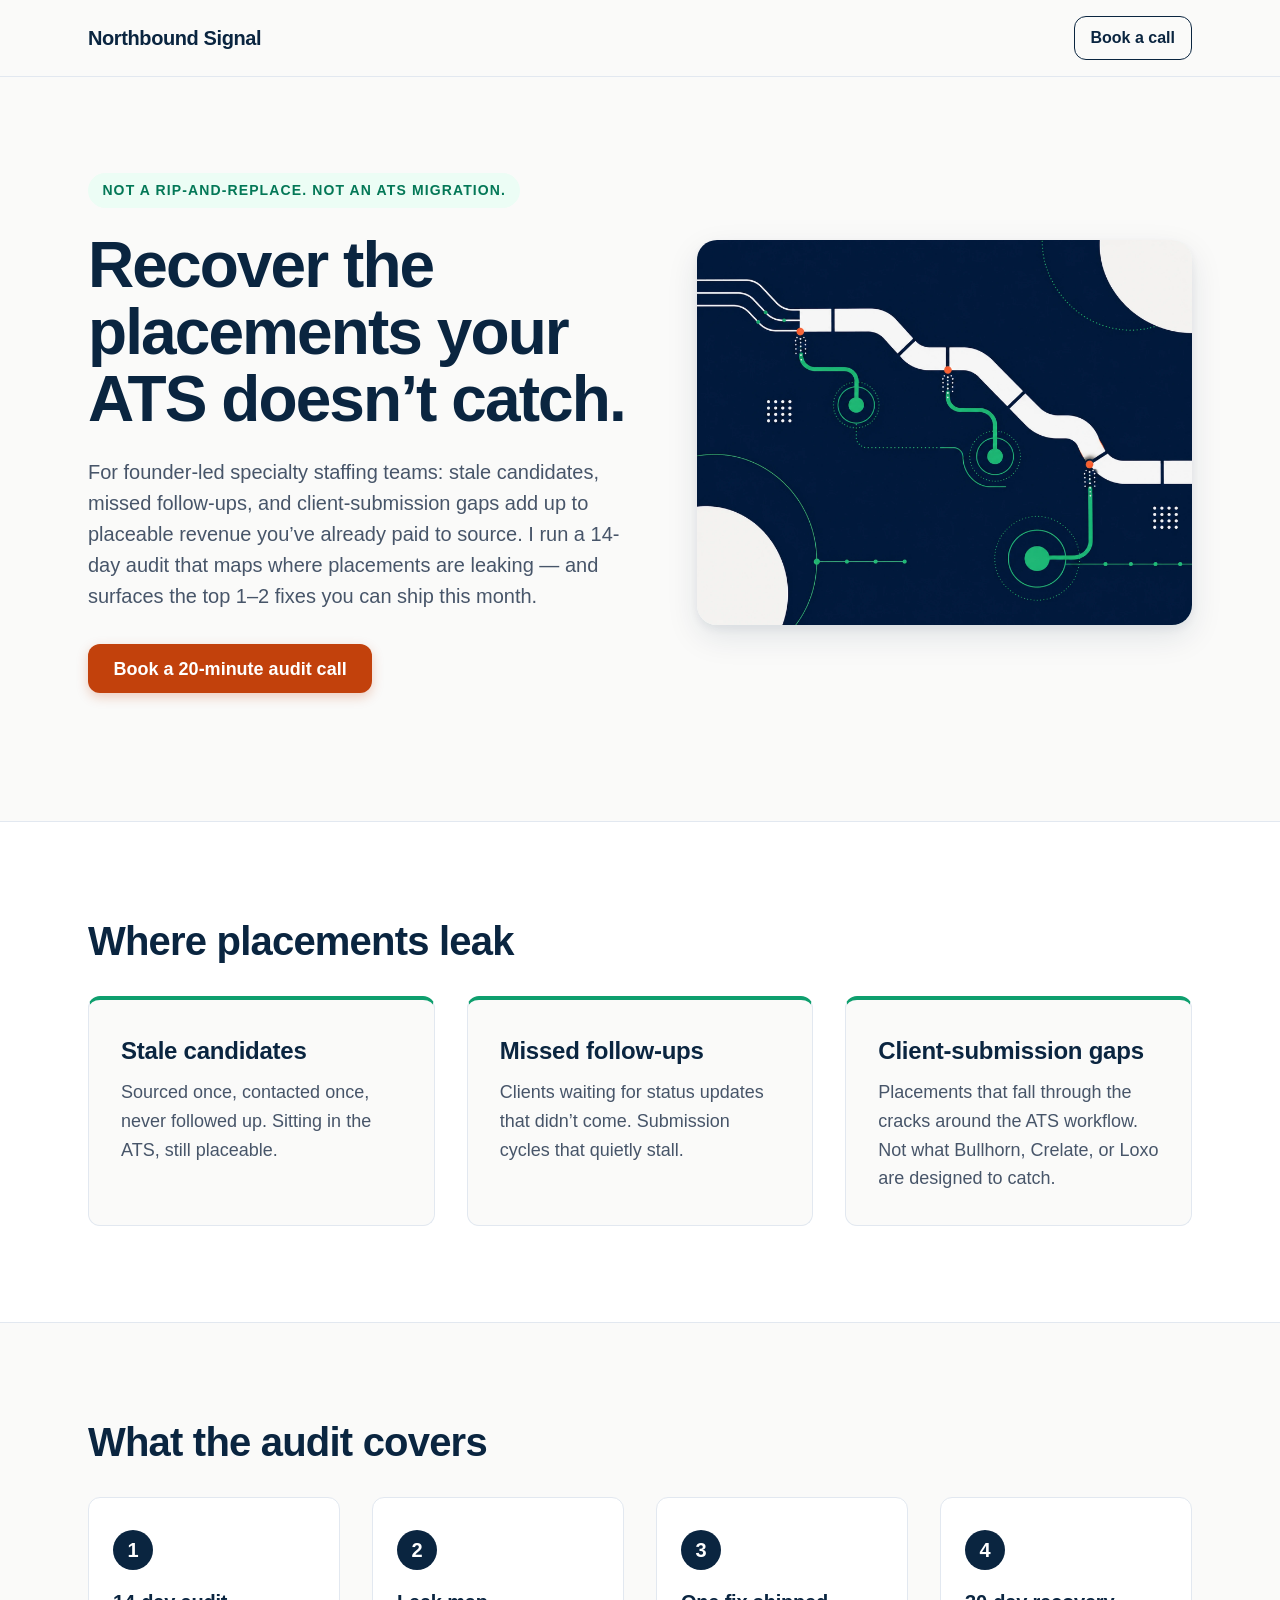
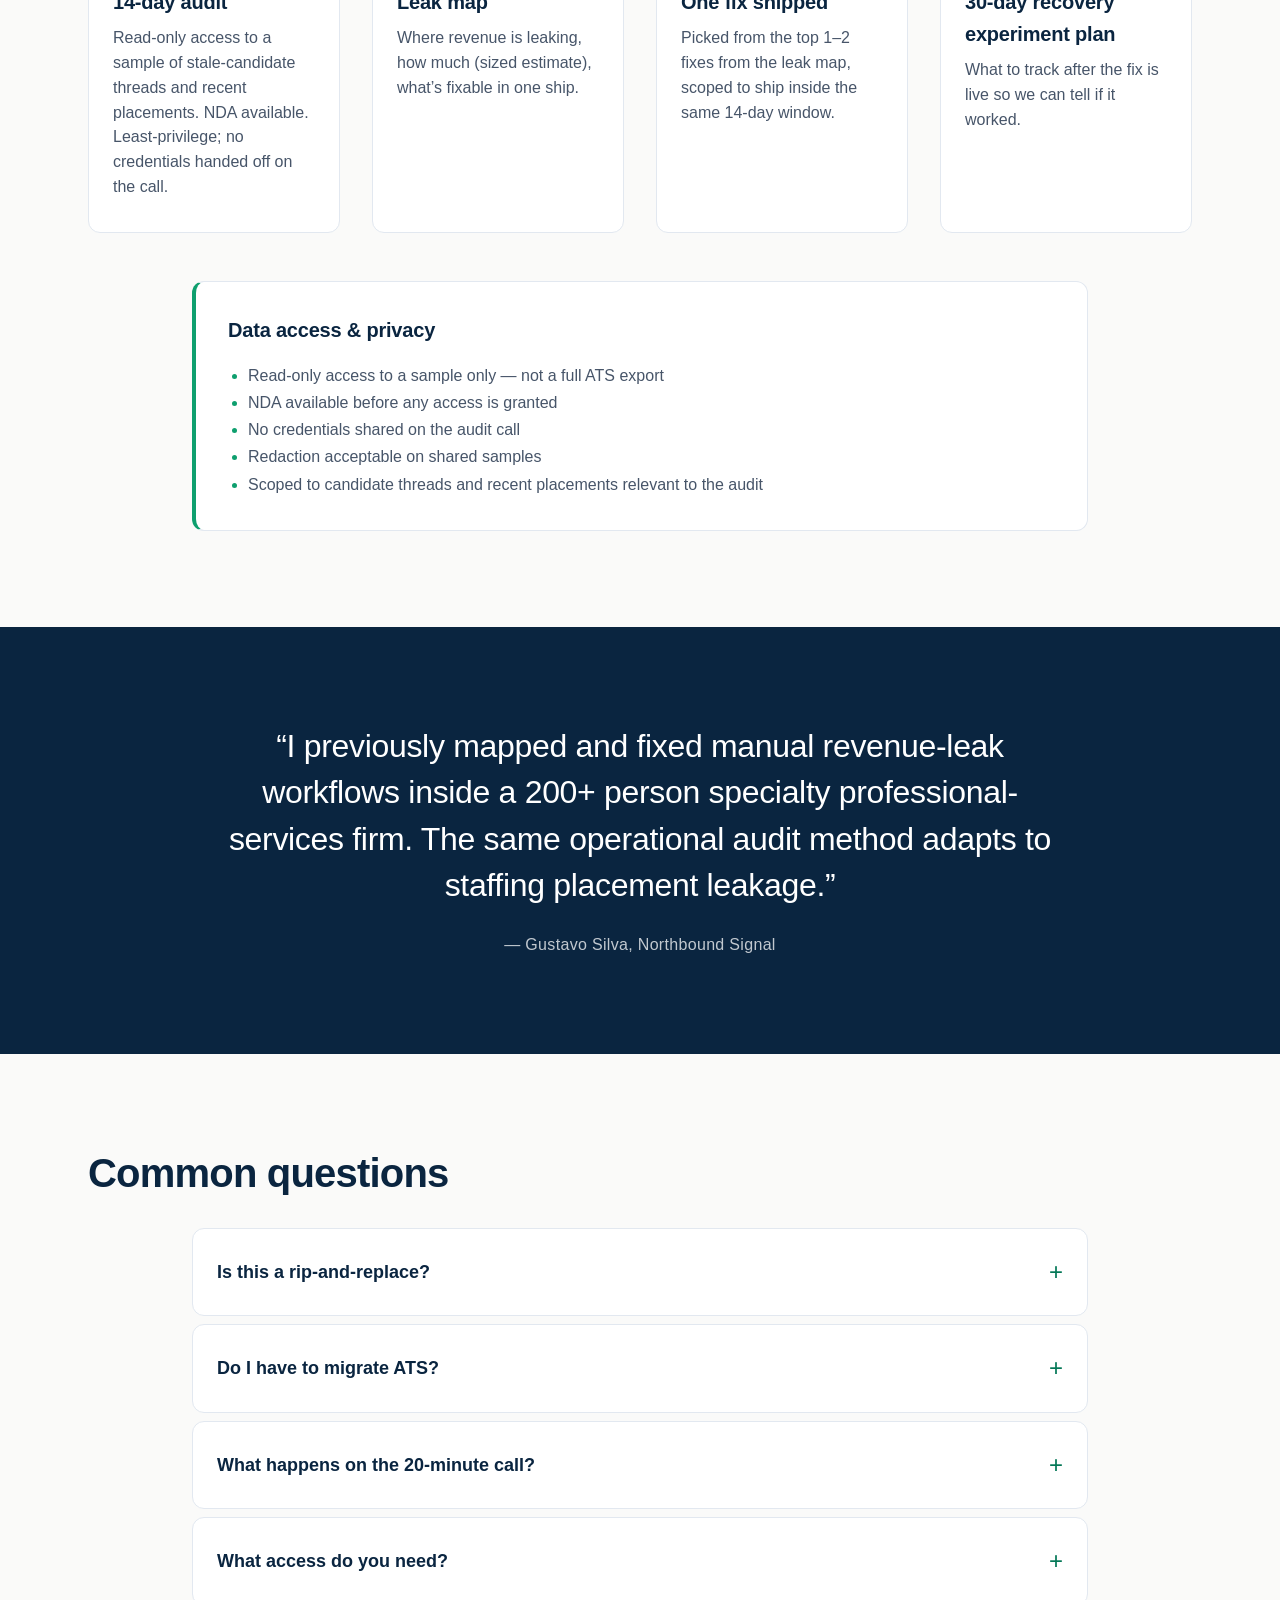
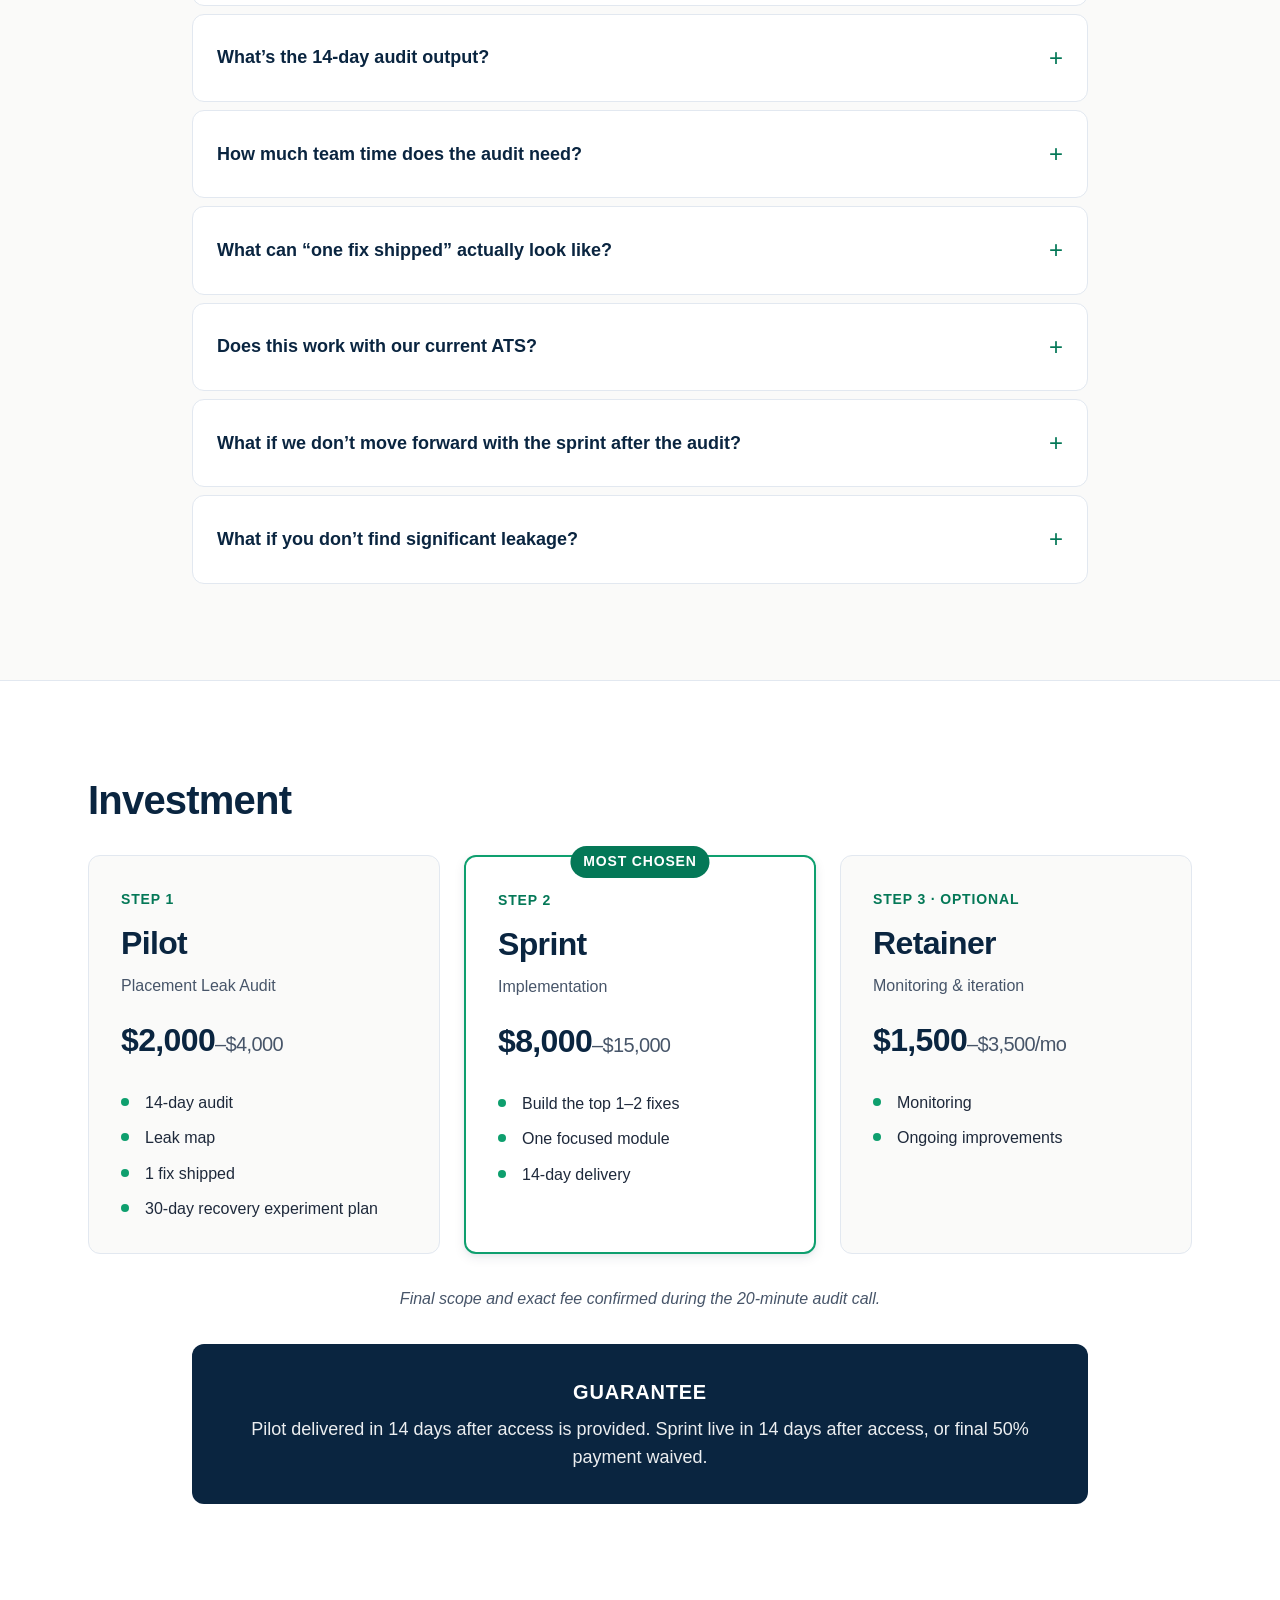
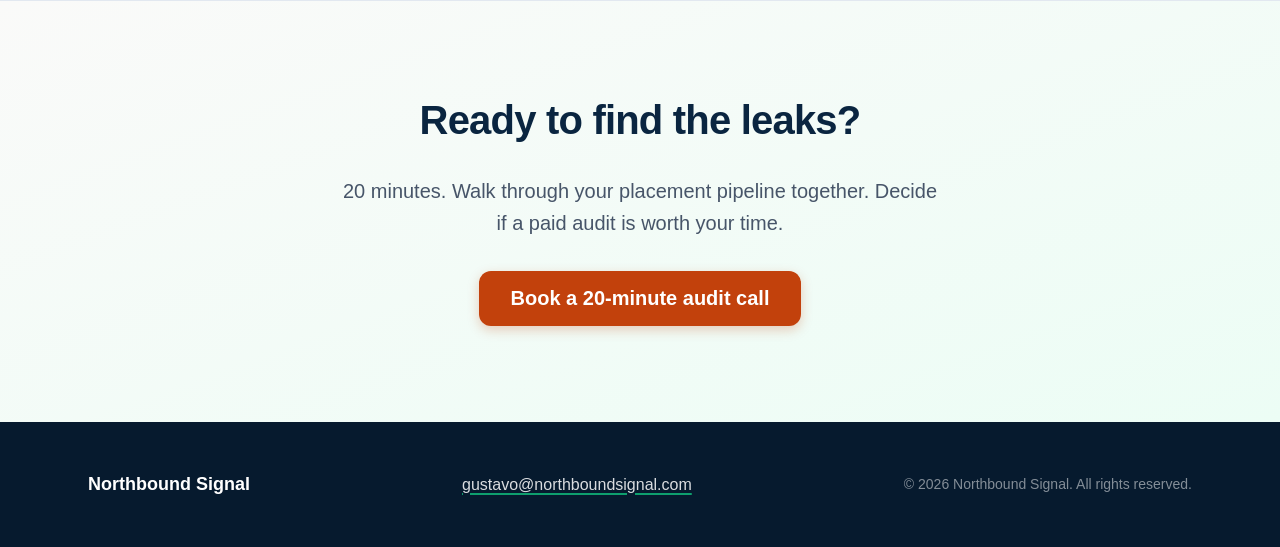
==== index.html @ 1163129c "Initial Northbound Signal landing page Plain static HTML/CSS site for the placement-leak audit offer" ====
<!DOCTYPE html>
<html lang="en">
<head>
  <meta charset="UTF-8">
  <meta name="viewport" content="width=device-width, initial-scale=1.0">
  <title>Northbound Signal — Recover the placements your ATS doesn&rsquo;t catch</title>
  <meta name="description" content="A 14-day audit for founder-led specialty staffing firms. Maps where placements are leaking and ships the top 1&ndash;2 fixes that recover the most placeable revenue.">
  <link rel="canonical" href="https://northboundsignal.com/">
  <meta name="theme-color" content="#0A2540">
  <link rel="icon" type="image/svg+xml" href="/favicon.svg">
  <link rel="apple-touch-icon" href="/apple-touch-icon.png">

  <meta property="og:title" content="Northbound Signal &mdash; Recover the placements your ATS doesn&rsquo;t catch">
  <meta property="og:description" content="A 14-day audit for founder-led specialty staffing firms. Maps where placements are leaking and ships the top 1&ndash;2 fixes that recover the most placeable revenue.">
  <meta property="og:image" content="https://northboundsignal.com/assets/og-image.png">
  <meta property="og:url" content="https://northboundsignal.com/">
  <meta property="og:type" content="website">

  <meta name="twitter:card" content="summary_large_image">
  <meta name="twitter:title" content="Northbound Signal &mdash; Recover the placements your ATS doesn&rsquo;t catch">
  <meta name="twitter:description" content="A 14-day audit for founder-led specialty staffing firms.">
  <meta name="twitter:image" content="https://northboundsignal.com/assets/og-image.png">

  <link rel="preload" as="image" href="/assets/hero.webp">
  <link rel="stylesheet" href="/styles.css">
</head>
<body>

<header class="site-header">
  <nav class="nav" aria-label="Primary">
    <a href="/" class="brand" aria-label="Northbound Signal home">Northbound Signal</a>
    <a href="https://calendly.com/gustavogilsilva93/30min" class="nav-cta">Book a call</a>
  </nav>
</header>

<main>

<section class="hero" aria-labelledby="hero-title">
  <div class="hero-inner">
    <p class="eyebrow">Not a rip-and-replace. Not an ATS migration.</p>
    <h1 id="hero-title" class="hero-title">Recover the placements your ATS doesn&rsquo;t catch.</h1>
    <p class="hero-subhead">For founder-led specialty staffing teams: stale candidates, missed follow-ups, and client-submission gaps add up to placeable revenue you&rsquo;ve already paid to source. I run a 14-day audit that maps where placements are leaking &mdash; and surfaces the top 1&ndash;2 fixes you can ship this month.</p>
    <p class="hero-cta-row">
      <a href="https://calendly.com/gustavogilsilva93/30min" class="btn btn-primary">Book a 20-minute audit call</a>
    </p>
  </div>
  <div class="hero-figure">
    <img src="/assets/hero.webp" alt="Abstract illustration of a staffing pipeline with leak points where placeable revenue is recovered through targeted fixes." width="900" height="700" fetchpriority="high">
  </div>
</section>

<section class="problem" aria-labelledby="problem-title">
  <div class="container">
    <h2 id="problem-title" class="section-title">Where placements leak</h2>
    <div class="card-grid">
      <article class="card">
        <h3>Stale candidates</h3>
        <p>Sourced once, contacted once, never followed up. Sitting in the ATS, still placeable.</p>
      </article>
      <article class="card">
        <h3>Missed follow-ups</h3>
        <p>Clients waiting for status updates that didn&rsquo;t come. Submission cycles that quietly stall.</p>
      </article>
      <article class="card">
        <h3>Client-submission gaps</h3>
        <p>Placements that fall through the cracks around the ATS workflow. Not what Bullhorn, Crelate, or Loxo are designed to catch.</p>
      </article>
    </div>
  </div>
</section>

<section class="process" aria-labelledby="process-title">
  <div class="container">
    <h2 id="process-title" class="section-title">What the audit covers</h2>
    <ol class="steps">
      <li>
        <span class="step-number" aria-hidden="true">1</span>
        <h3>14-day audit</h3>
        <p>Read-only access to a sample of stale-candidate threads and recent placements. NDA available. Least-privilege; no credentials handed off on the call.</p>
      </li>
      <li>
        <span class="step-number" aria-hidden="true">2</span>
        <h3>Leak map</h3>
        <p>Where revenue is leaking, how much (sized estimate), what&rsquo;s fixable in one ship.</p>
      </li>
      <li>
        <span class="step-number" aria-hidden="true">3</span>
        <h3>One fix shipped</h3>
        <p>Picked from the top 1&ndash;2 fixes from the leak map, scoped to ship inside the same 14-day window.</p>
      </li>
      <li>
        <span class="step-number" aria-hidden="true">4</span>
        <h3>30-day recovery experiment plan</h3>
        <p>What to track after the fix is live so we can tell if it worked.</p>
      </li>
    </ol>

    <aside class="privacy" aria-labelledby="privacy-title">
      <h3 id="privacy-title">Data access &amp; privacy</h3>
      <ul>
        <li>Read-only access to a sample only &mdash; not a full ATS export</li>
        <li>NDA available before any access is granted</li>
        <li>No credentials shared on the audit call</li>
        <li>Redaction acceptable on shared samples</li>
        <li>Scoped to candidate threads and recent placements relevant to the audit</li>
      </ul>
    </aside>
  </div>
</section>

<section class="proof" aria-labelledby="proof-title">
  <div class="container">
    <h2 id="proof-title" class="visually-hidden">Proof</h2>
    <blockquote class="proof-quote">
      <p>&ldquo;I previously mapped and fixed manual revenue-leak workflows inside a 200+ person specialty professional-services firm. The same operational audit method adapts to staffing placement leakage.&rdquo;</p>
      <footer class="proof-attrib">&mdash; Gustavo Silva, Northbound Signal</footer>
    </blockquote>
  </div>
</section>

<section class="faq" aria-labelledby="faq-title">
  <div class="container">
    <h2 id="faq-title" class="section-title">Common questions</h2>
    <div class="faq-list">

      <details>
        <summary>Is this a rip-and-replace?</summary>
        <div class="faq-body"><p>No. Works around your existing Bullhorn, Crelate, or Loxo workflows.</p></div>
      </details>

      <details>
        <summary>Do I have to migrate ATS?</summary>
        <div class="faq-body"><p>No. The audit reads what your team already does and finds where revenue leaks around it.</p></div>
      </details>

      <details>
        <summary>What happens on the 20-minute call?</summary>
        <div class="faq-body"><p>Walk through your placement pipeline, identify 2&ndash;3 leakage hypotheses, decide if a paid audit is worth your time.</p></div>
      </details>

      <details>
        <summary>What access do you need?</summary>
        <div class="faq-body"><p>For the audit: read access to a sampling of stale-candidate threads and recent placements. NDA available. No credentials shared on the call itself.</p></div>
      </details>

      <details>
        <summary>What&rsquo;s the 14-day audit output?</summary>
        <div class="faq-body"><p>A leak map (where, how much, what to fix), one fix shipped, and a 30-day recovery experiment plan.</p></div>
      </details>

      <details>
        <summary>How much team time does the audit need?</summary>
        <div class="faq-body"><p>Roughly 60&ndash;90 minutes total: a 30-minute kickoff to walk us through your pipeline, an async 30-minute review of the leak map mid-audit, and a 30-minute readout at the end. Outside that we work async.</p></div>
      </details>

      <details>
        <summary>What can &ldquo;one fix shipped&rdquo; actually look like?</summary>
        <div class="faq-body"><p>Examples: an automated stale-candidate reactivation sequence; a missed-follow-up alert when a recruiter goes quiet on a placement; a client-submission status digest that runs daily; a CRM-cleanup pass that re-surfaces buried opportunities. The audit picks whichever has the highest dollar recovery for your specific pipeline.</p></div>
      </details>

      <details>
        <summary>Does this work with our current ATS?</summary>
        <div class="faq-body"><p>Yes. Bullhorn, Crelate, and Loxo are the most common; Greenhouse, JobAdder, and others work too. The audit reads what your team already does inside the ATS &mdash; we don&rsquo;t replace it.</p></div>
      </details>

      <details>
        <summary>What if we don&rsquo;t move forward with the sprint after the audit?</summary>
        <div class="faq-body"><p>You keep the leak map and the experiment plan. Some firms ship the top fix themselves with the spec we deliver. The audit isn&rsquo;t a tripwire for the sprint &mdash; there&rsquo;s no auto-charge and no pressure on the readout call.</p></div>
      </details>

      <details>
        <summary>What if you don&rsquo;t find significant leakage?</summary>
        <div class="faq-body"><p>That itself is the answer. The audit fee is the cost of finding out, not a bet on a guaranteed outcome.</p></div>
      </details>

    </div>
  </div>
</section>

<section class="pricing" aria-labelledby="pricing-title">
  <div class="container">
    <h2 id="pricing-title" class="section-title">Investment</h2>
    <div class="pricing-grid">

      <article class="tier">
        <p class="tier-eyebrow">Step 1</p>
        <h3 class="tier-name">Pilot</h3>
        <p class="tier-tagline">Placement Leak Audit</p>
        <p class="tier-price">$2,000<span class="tier-price-range">&ndash;$4,000</span></p>
        <ul class="tier-list">
          <li>14-day audit</li>
          <li>Leak map</li>
          <li>1 fix shipped</li>
          <li>30-day recovery experiment plan</li>
        </ul>
      </article>

      <article class="tier tier-feature">
        <p class="tier-eyebrow">Step 2</p>
        <h3 class="tier-name">Sprint</h3>
        <p class="tier-tagline">Implementation</p>
        <p class="tier-price">$8,000<span class="tier-price-range">&ndash;$15,000</span></p>
        <ul class="tier-list">
          <li>Build the top 1&ndash;2 fixes</li>
          <li>One focused module</li>
          <li>14-day delivery</li>
        </ul>
      </article>

      <article class="tier">
        <p class="tier-eyebrow">Step 3 &middot; optional</p>
        <h3 class="tier-name">Retainer</h3>
        <p class="tier-tagline">Monitoring &amp; iteration</p>
        <p class="tier-price">$1,500<span class="tier-price-range">&ndash;$3,500/mo</span></p>
        <ul class="tier-list">
          <li>Monitoring</li>
          <li>Ongoing improvements</li>
        </ul>
      </article>

    </div>

    <p class="pricing-sub">Final scope and exact fee confirmed during the 20-minute audit call.</p>

    <aside class="guarantee">
      <h3>Guarantee</h3>
      <p>Pilot delivered in 14 days after access is provided. Sprint live in 14 days after access, or final 50% payment waived.</p>
    </aside>
  </div>
</section>

<section class="cta-final" aria-labelledby="cta-final-title">
  <div class="container">
    <h2 id="cta-final-title" class="section-title">Ready to find the leaks?</h2>
    <p class="cta-final-sub">20 minutes. Walk through your placement pipeline together. Decide if a paid audit is worth your time.</p>
    <a href="https://calendly.com/gustavogilsilva93/30min" class="btn btn-primary btn-large">Book a 20-minute audit call</a>
  </div>
</section>

</main>

<footer class="site-footer">
  <div class="container footer-inner">
    <p class="footer-brand">Northbound Signal</p>
    <p class="footer-contact"><a href="mailto:gustavo@northboundsignal.com">gustavo@northboundsignal.com</a></p>
    <p class="footer-copy">&copy; 2026 Northbound Signal. All rights reserved.</p>
  </div>
</footer>

</body>
</html>
---- styles.css ----
/* =========================================================
   Northbound Signal — base stylesheet
   Palette tokens locked in helm/landing-page-plan.md §4.
   CTA orange darkened to #C2410C for WCAG AA contrast (4.7:1 vs white).
   ========================================================= */

:root {
  /* Color palette */
  --navy: #0A2540;
  --navy-soft: #11304F;
  --navy-deep: #061A2E;
  --emerald: #0E9F6E;
  --emerald-text: #047857;        /* darker for AA contrast on light bgs and as button bg with white text */
  --emerald-soft: #ECFDF5;
  --orange: #C2410C;            /* darkened from #EA580C for AA contrast */
  --orange-hover: #9A330A;
  --text: #1E293B;
  --text-muted: #475569;
  --bg: #FAFAF9;
  --bg-soft: #F1F5F9;
  --border: #E2E8F0;
  --white: #FFFFFF;

  /* Typography */
  --font-sans: -apple-system, BlinkMacSystemFont, "Segoe UI", Roboto, "Helvetica Neue", Arial, "Inter", sans-serif;
  --font-display: "Inter", -apple-system, BlinkMacSystemFont, "Segoe UI", sans-serif;

  /* Type scale */
  --text-xs: 0.875rem;
  --text-sm: 1rem;
  --text-base: 1.125rem;
  --text-lg: 1.25rem;
  --text-xl: 1.5rem;
  --text-2xl: 2rem;
  --text-3xl: 2.5rem;
  --text-4xl: 3.25rem;
  --text-5xl: 4rem;

  /* Spacing */
  --space-1: 0.5rem;
  --space-2: 1rem;
  --space-3: 1.5rem;
  --space-4: 2rem;
  --space-5: 3rem;
  --space-6: 4rem;
  --space-7: 6rem;
  --space-8: 8rem;

  /* Layout */
  --container: 72rem;
  --container-narrow: 56rem;
  --radius: 0.75rem;
  --radius-lg: 1.25rem;
  --shadow-sm: 0 1px 2px rgba(10, 37, 64, 0.06), 0 1px 1px rgba(10, 37, 64, 0.04);
  --shadow-md: 0 4px 12px rgba(10, 37, 64, 0.08), 0 2px 4px rgba(10, 37, 64, 0.04);
  --shadow-lg: 0 12px 32px rgba(10, 37, 64, 0.10), 0 4px 8px rgba(10, 37, 64, 0.06);
}

/* =========================================================
   Reset / base
   ========================================================= */

*,
*::before,
*::after {
  box-sizing: border-box;
}

html {
  -webkit-text-size-adjust: 100%;
  scroll-behavior: smooth;
}

@media (prefers-reduced-motion: reduce) {
  html { scroll-behavior: auto; }
  *,
  *::before,
  *::after {
    animation-duration: 0.01ms !important;
    animation-iteration-count: 1 !important;
    transition-duration: 0.01ms !important;
  }
}

body {
  margin: 0;
  font-family: var(--font-sans);
  font-size: var(--text-base);
  line-height: 1.6;
  color: var(--text);
  background: var(--bg);
  -webkit-font-smoothing: antialiased;
  -moz-osx-font-smoothing: grayscale;
}

img, svg {
  display: block;
  max-width: 100%;
  height: auto;
}

a {
  color: var(--navy);
  text-decoration-color: var(--emerald);
  text-decoration-thickness: 2px;
  text-underline-offset: 3px;
}

a:hover {
  color: var(--emerald-text);
}

a:focus-visible,
button:focus-visible,
.btn:focus-visible,
summary:focus-visible {
  outline: 3px solid var(--orange);
  outline-offset: 3px;
  border-radius: 4px;
}

/* Visually hidden but accessible to screen readers */
.visually-hidden {
  position: absolute;
  width: 1px;
  height: 1px;
  padding: 0;
  margin: -1px;
  overflow: hidden;
  clip: rect(0, 0, 0, 0);
  white-space: nowrap;
  border: 0;
}

/* =========================================================
   Layout primitives
   ========================================================= */

.container {
  width: 100%;
  max-width: var(--container);
  margin: 0 auto;
  padding-inline: var(--space-3);
}

.section-title {
  font-family: var(--font-display);
  font-size: clamp(var(--text-2xl), 4vw, var(--text-3xl));
  font-weight: 700;
  letter-spacing: -0.02em;
  color: var(--navy);
  margin: 0 0 var(--space-4);
  line-height: 1.15;
}

/* =========================================================
   Header / nav
   ========================================================= */

.site-header {
  position: sticky;
  top: 0;
  z-index: 50;
  background: rgba(250, 250, 249, 0.92);
  backdrop-filter: saturate(180%) blur(12px);
  -webkit-backdrop-filter: saturate(180%) blur(12px);
  border-bottom: 1px solid var(--border);
}

.nav {
  display: flex;
  align-items: center;
  justify-content: space-between;
  gap: var(--space-2);
  max-width: var(--container);
  margin: 0 auto;
  padding: var(--space-2) var(--space-3);
}

.brand {
  font-family: var(--font-display);
  font-weight: 700;
  font-size: var(--text-lg);
  letter-spacing: -0.02em;
  color: var(--navy);
  text-decoration: none;
}

.nav-cta {
  font-size: var(--text-sm);
  font-weight: 600;
  color: var(--navy);
  text-decoration: none;
  padding: 0.5rem 1rem;
  border: 1.5px solid var(--navy);
  border-radius: var(--radius);
  transition: background 0.15s ease, color 0.15s ease;
}

.nav-cta:hover {
  background: var(--navy);
  color: var(--white);
}

/* =========================================================
   Hero
   ========================================================= */

.hero {
  display: grid;
  grid-template-columns: 1fr;
  gap: var(--space-5);
  align-items: center;
  max-width: var(--container);
  margin: 0 auto;
  padding: var(--space-6) var(--space-3) var(--space-7);
}

@media (min-width: 960px) {
  .hero {
    grid-template-columns: 1.1fr 1fr;
    gap: var(--space-6);
    padding-block: var(--space-7) var(--space-8);
  }
}

.eyebrow {
  display: inline-block;
  font-family: var(--font-display);
  font-size: var(--text-xs);
  font-weight: 600;
  letter-spacing: 0.08em;
  text-transform: uppercase;
  color: var(--emerald-text);
  background: var(--emerald-soft);
  padding: 0.4rem 0.9rem;
  border-radius: 999px;
  margin: 0 0 var(--space-3);
}

.hero-title {
  font-family: var(--font-display);
  font-size: clamp(var(--text-3xl), 6vw, var(--text-5xl));
  font-weight: 800;
  letter-spacing: -0.03em;
  line-height: 1.05;
  color: var(--navy);
  margin: 0 0 var(--space-3);
}

.hero-subhead {
  font-size: var(--text-lg);
  line-height: 1.55;
  color: var(--text-muted);
  margin: 0 0 var(--space-4);
  max-width: 38rem;
}

.hero-cta-row {
  margin: 0;
}

.hero-figure {
  position: relative;
  aspect-ratio: 9 / 7;
  background: linear-gradient(135deg, var(--bg-soft), var(--emerald-soft));
  border-radius: var(--radius-lg);
  overflow: hidden;
  box-shadow: var(--shadow-lg);
}

.hero-figure img {
  width: 100%;
  height: 100%;
  object-fit: cover;
}

/* If hero image hasn't been generated yet, the gradient placeholder shows.
   Once /assets/hero.webp is added, it covers the gradient automatically. */

/* =========================================================
   Buttons
   ========================================================= */

.btn {
  display: inline-block;
  font-family: var(--font-display);
  font-size: var(--text-base);
  font-weight: 600;
  line-height: 1;
  padding: 0.95rem 1.6rem;
  border-radius: var(--radius);
  text-decoration: none;
  transition: background 0.15s ease, transform 0.1s ease, box-shadow 0.15s ease;
  border: none;
  cursor: pointer;
}

.btn-primary {
  background: var(--orange);
  color: var(--white);
  box-shadow: 0 4px 12px rgba(194, 65, 12, 0.25);
}

.btn-primary:hover {
  background: var(--orange-hover);
  color: var(--white);
  transform: translateY(-1px);
  box-shadow: 0 6px 16px rgba(194, 65, 12, 0.30);
}

.btn-large {
  font-size: var(--text-lg);
  padding: 1.1rem 2rem;
}

/* =========================================================
   Problem section (3 cards)
   ========================================================= */

.problem {
  padding-block: var(--space-7);
  background: var(--white);
  border-block: 1px solid var(--border);
}

.card-grid {
  display: grid;
  grid-template-columns: 1fr;
  gap: var(--space-3);
}

@media (min-width: 720px) {
  .card-grid {
    grid-template-columns: repeat(3, 1fr);
    gap: var(--space-4);
  }
}

.card {
  padding: var(--space-4);
  background: var(--bg);
  border: 1px solid var(--border);
  border-radius: var(--radius);
  border-top: 4px solid var(--emerald);
  transition: transform 0.15s ease, box-shadow 0.15s ease;
}

.card:hover {
  transform: translateY(-2px);
  box-shadow: var(--shadow-md);
}

.card h3 {
  font-family: var(--font-display);
  font-size: var(--text-xl);
  font-weight: 700;
  color: var(--navy);
  margin: 0 0 var(--space-1);
  letter-spacing: -0.01em;
}

.card p {
  margin: 0;
  color: var(--text-muted);
  font-size: var(--text-base);
}

/* =========================================================
   Process (numbered steps + privacy aside)
   ========================================================= */

.process {
  padding-block: var(--space-7);
  background: var(--bg);
}

.steps {
  list-style: none;
  padding: 0;
  margin: 0 0 var(--space-5);
  display: grid;
  grid-template-columns: 1fr;
  gap: var(--space-3);
  counter-reset: step;
}

@media (min-width: 720px) {
  .steps {
    grid-template-columns: repeat(2, 1fr);
    gap: var(--space-4);
  }
}

@media (min-width: 1100px) {
  .steps {
    grid-template-columns: repeat(4, 1fr);
  }
}

.steps li {
  position: relative;
  padding: var(--space-4) var(--space-3);
  background: var(--white);
  border: 1px solid var(--border);
  border-radius: var(--radius);
}

.step-number {
  display: inline-flex;
  align-items: center;
  justify-content: center;
  width: 2.5rem;
  height: 2.5rem;
  border-radius: 50%;
  background: var(--navy);
  color: var(--white);
  font-family: var(--font-display);
  font-weight: 700;
  font-size: var(--text-lg);
  margin-bottom: var(--space-2);
}

.steps h3 {
  font-family: var(--font-display);
  font-size: var(--text-lg);
  font-weight: 700;
  color: var(--navy);
  margin: 0 0 var(--space-1);
  letter-spacing: -0.01em;
}

.steps p {
  margin: 0;
  font-size: var(--text-sm);
  color: var(--text-muted);
  line-height: 1.55;
}

.privacy {
  background: var(--white);
  border: 1px solid var(--border);
  border-left: 4px solid var(--emerald);
  border-radius: var(--radius);
  padding: var(--space-4);
  max-width: var(--container-narrow);
  margin-inline: auto;
}

.privacy h3 {
  font-family: var(--font-display);
  font-size: var(--text-lg);
  font-weight: 700;
  color: var(--navy);
  margin: 0 0 var(--space-2);
  letter-spacing: -0.01em;
}

.privacy ul {
  margin: 0;
  padding-left: 1.25rem;
  color: var(--text-muted);
  font-size: var(--text-sm);
  line-height: 1.7;
}

.privacy li::marker {
  color: var(--emerald);
}

/* =========================================================
   Proof
   ========================================================= */

.proof {
  padding-block: var(--space-7);
  background: var(--navy);
  color: var(--white);
}

.proof-quote {
  max-width: var(--container-narrow);
  margin: 0 auto;
  text-align: center;
  padding: 0 var(--space-3);
}

.proof-quote p {
  font-family: var(--font-display);
  font-size: clamp(var(--text-xl), 3.2vw, var(--text-2xl));
  font-weight: 500;
  line-height: 1.45;
  letter-spacing: -0.01em;
  color: var(--white);
  margin: 0 0 var(--space-3);
}

.proof-attrib {
  font-size: var(--text-sm);
  color: rgba(255, 255, 255, 0.75);
  letter-spacing: 0.02em;
  font-style: normal;
}

/* =========================================================
   FAQ
   ========================================================= */

.faq {
  padding-block: var(--space-7);
  background: var(--bg);
}

.faq-list {
  max-width: var(--container-narrow);
  margin: 0 auto;
  display: grid;
  gap: var(--space-1);
}

.faq details {
  background: var(--white);
  border: 1px solid var(--border);
  border-radius: var(--radius);
  transition: box-shadow 0.15s ease;
}

.faq details[open] {
  box-shadow: var(--shadow-sm);
  border-color: var(--emerald);
}

.faq summary {
  list-style: none;
  cursor: pointer;
  padding: var(--space-3);
  font-family: var(--font-display);
  font-weight: 600;
  font-size: var(--text-base);
  color: var(--navy);
  display: flex;
  align-items: center;
  justify-content: space-between;
  gap: var(--space-2);
}

.faq summary::-webkit-details-marker { display: none; }

.faq summary::after {
  content: "+";
  font-size: 1.5rem;
  font-weight: 400;
  color: var(--emerald-text);
  transition: transform 0.15s ease;
  flex: 0 0 auto;
}

.faq details[open] summary::after {
  content: "\2212";
  transform: none;
}

.faq-body {
  padding: 0 var(--space-3) var(--space-3);
}

.faq-body p {
  margin: 0;
  color: var(--text-muted);
  line-height: 1.6;
}

/* =========================================================
   Pricing
   ========================================================= */

.pricing {
  padding-block: var(--space-7);
  background: var(--white);
  border-block: 1px solid var(--border);
}

.pricing-grid {
  display: grid;
  grid-template-columns: 1fr;
  gap: var(--space-3);
  margin-bottom: var(--space-4);
}

@media (min-width: 800px) {
  .pricing-grid {
    grid-template-columns: repeat(3, 1fr);
    gap: var(--space-3);
    align-items: stretch;
  }
}

.tier {
  display: flex;
  flex-direction: column;
  background: var(--bg);
  border: 1px solid var(--border);
  border-radius: var(--radius);
  padding: var(--space-4);
}

.tier-feature {
  background: var(--white);
  border: 2px solid var(--emerald);
  box-shadow: var(--shadow-md);
  position: relative;
}

.tier-feature::before {
  content: "Most chosen";
  position: absolute;
  top: -0.7rem;
  left: 50%;
  transform: translateX(-50%);
  background: var(--emerald-text);
  color: var(--white);
  font-family: var(--font-display);
  font-size: var(--text-xs);
  font-weight: 600;
  letter-spacing: 0.06em;
  text-transform: uppercase;
  padding: 0.3rem 0.8rem;
  border-radius: 999px;
}

.tier-eyebrow {
  font-family: var(--font-display);
  font-size: var(--text-xs);
  font-weight: 600;
  letter-spacing: 0.06em;
  text-transform: uppercase;
  color: var(--emerald-text);
  margin: 0 0 var(--space-1);
}

.tier-name {
  font-family: var(--font-display);
  font-size: var(--text-2xl);
  font-weight: 700;
  color: var(--navy);
  margin: 0 0 0.25rem;
  letter-spacing: -0.02em;
}

.tier-tagline {
  margin: 0 0 var(--space-2);
  color: var(--text-muted);
  font-size: var(--text-sm);
}

.tier-price {
  font-family: var(--font-display);
  font-size: var(--text-2xl);
  font-weight: 700;
  color: var(--navy);
  margin: 0 0 var(--space-3);
  letter-spacing: -0.02em;
}

.tier-price-range {
  color: var(--text-muted);
  font-weight: 500;
  font-size: var(--text-lg);
}

.tier-list {
  list-style: none;
  padding: 0;
  margin: 0;
  display: grid;
  gap: 0.6rem;
}

.tier-list li {
  position: relative;
  padding-left: 1.5rem;
  color: var(--text);
  font-size: var(--text-sm);
}

.tier-list li::before {
  content: "";
  position: absolute;
  left: 0;
  top: 0.5em;
  width: 0.5rem;
  height: 0.5rem;
  border-radius: 50%;
  background: var(--emerald);
}

.pricing-sub {
  text-align: center;
  font-size: var(--text-sm);
  color: var(--text-muted);
  font-style: italic;
  margin: 0 0 var(--space-4);
}

.guarantee {
  max-width: var(--container-narrow);
  margin: 0 auto;
  background: var(--navy);
  color: var(--white);
  padding: var(--space-4);
  border-radius: var(--radius);
  text-align: center;
}

.guarantee h3 {
  font-family: var(--font-display);
  font-size: var(--text-lg);
  font-weight: 700;
  color: var(--white);
  margin: 0 0 var(--space-1);
  letter-spacing: 0.04em;
  text-transform: uppercase;
}

.guarantee p {
  margin: 0;
  font-size: var(--text-base);
  line-height: 1.55;
  color: rgba(255, 255, 255, 0.92);
}

/* =========================================================
   Final CTA
   ========================================================= */

.cta-final {
  padding-block: var(--space-7);
  background: linear-gradient(160deg, var(--bg) 0%, var(--emerald-soft) 100%);
  text-align: center;
}

.cta-final-sub {
  max-width: 38rem;
  margin: 0 auto var(--space-4);
  color: var(--text-muted);
  font-size: var(--text-lg);
}

/* =========================================================
   Footer
   ========================================================= */

.site-footer {
  background: var(--navy-deep);
  color: rgba(255, 255, 255, 0.85);
  padding-block: var(--space-5);
}

.footer-inner {
  display: flex;
  flex-direction: column;
  gap: var(--space-1);
  align-items: flex-start;
}

@media (min-width: 720px) {
  .footer-inner {
    flex-direction: row;
    align-items: center;
    justify-content: space-between;
    gap: var(--space-3);
  }
}

.footer-brand {
  font-family: var(--font-display);
  font-weight: 700;
  font-size: var(--text-base);
  color: var(--white);
  margin: 0;
}

.footer-contact {
  margin: 0;
  font-size: var(--text-sm);
}

.footer-contact a {
  color: rgba(255, 255, 255, 0.85);
  text-decoration-color: var(--emerald);
}

.footer-contact a:hover {
  color: var(--white);
}

.footer-copy {
  margin: 0;
  font-size: var(--text-xs);
  color: rgba(255, 255, 255, 0.5);
}

/* =========================================================
   404 page
   ========================================================= */

.error-page {
  min-height: 70vh;
  display: flex;
  flex-direction: column;
  align-items: center;
  justify-content: center;
  text-align: center;
  padding: var(--space-6) var(--space-3);
}

.error-code {
  font-family: var(--font-display);
  font-size: clamp(4rem, 12vw, 8rem);
  font-weight: 800;
  color: var(--navy);
  letter-spacing: -0.04em;
  line-height: 1;
  margin: 0 0 var(--space-2);
}

.error-message {
  font-size: var(--text-lg);
  color: var(--text-muted);
  max-width: 28rem;
  margin: 0 0 var(--space-4);
}
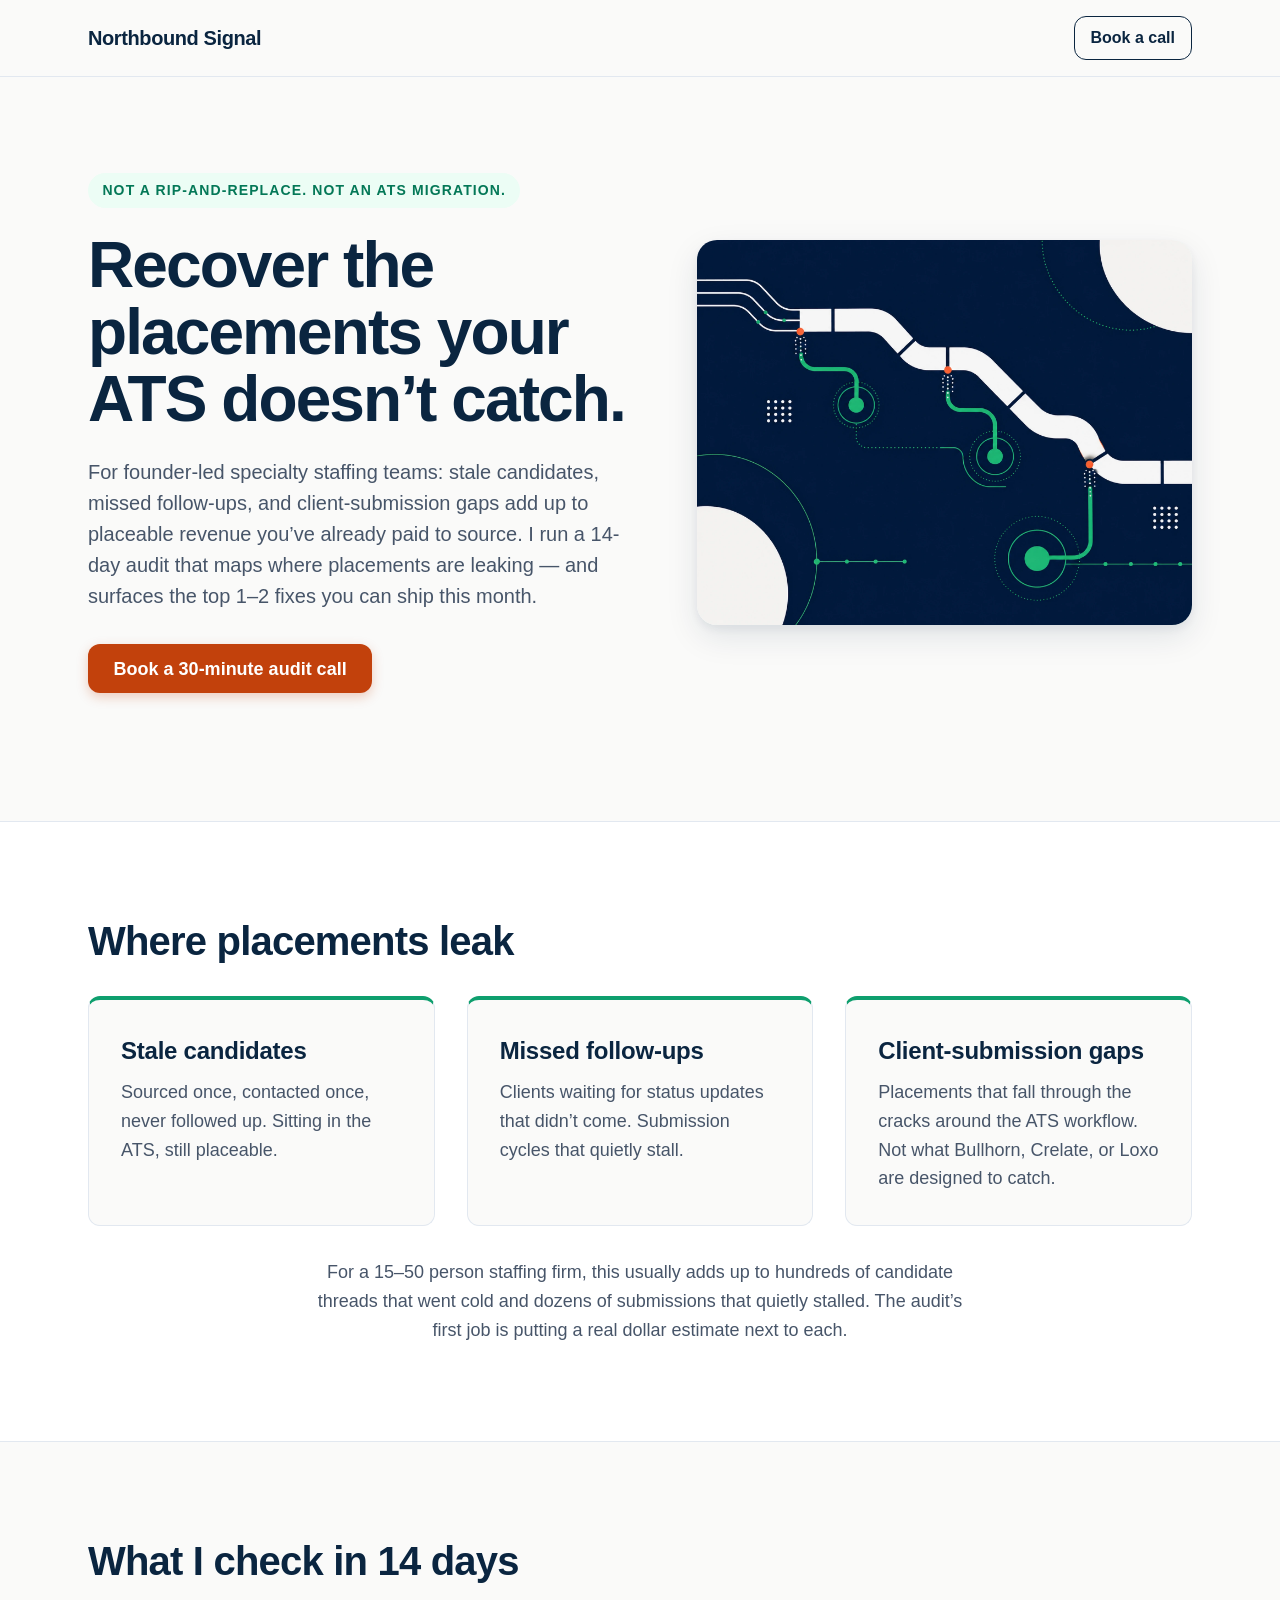
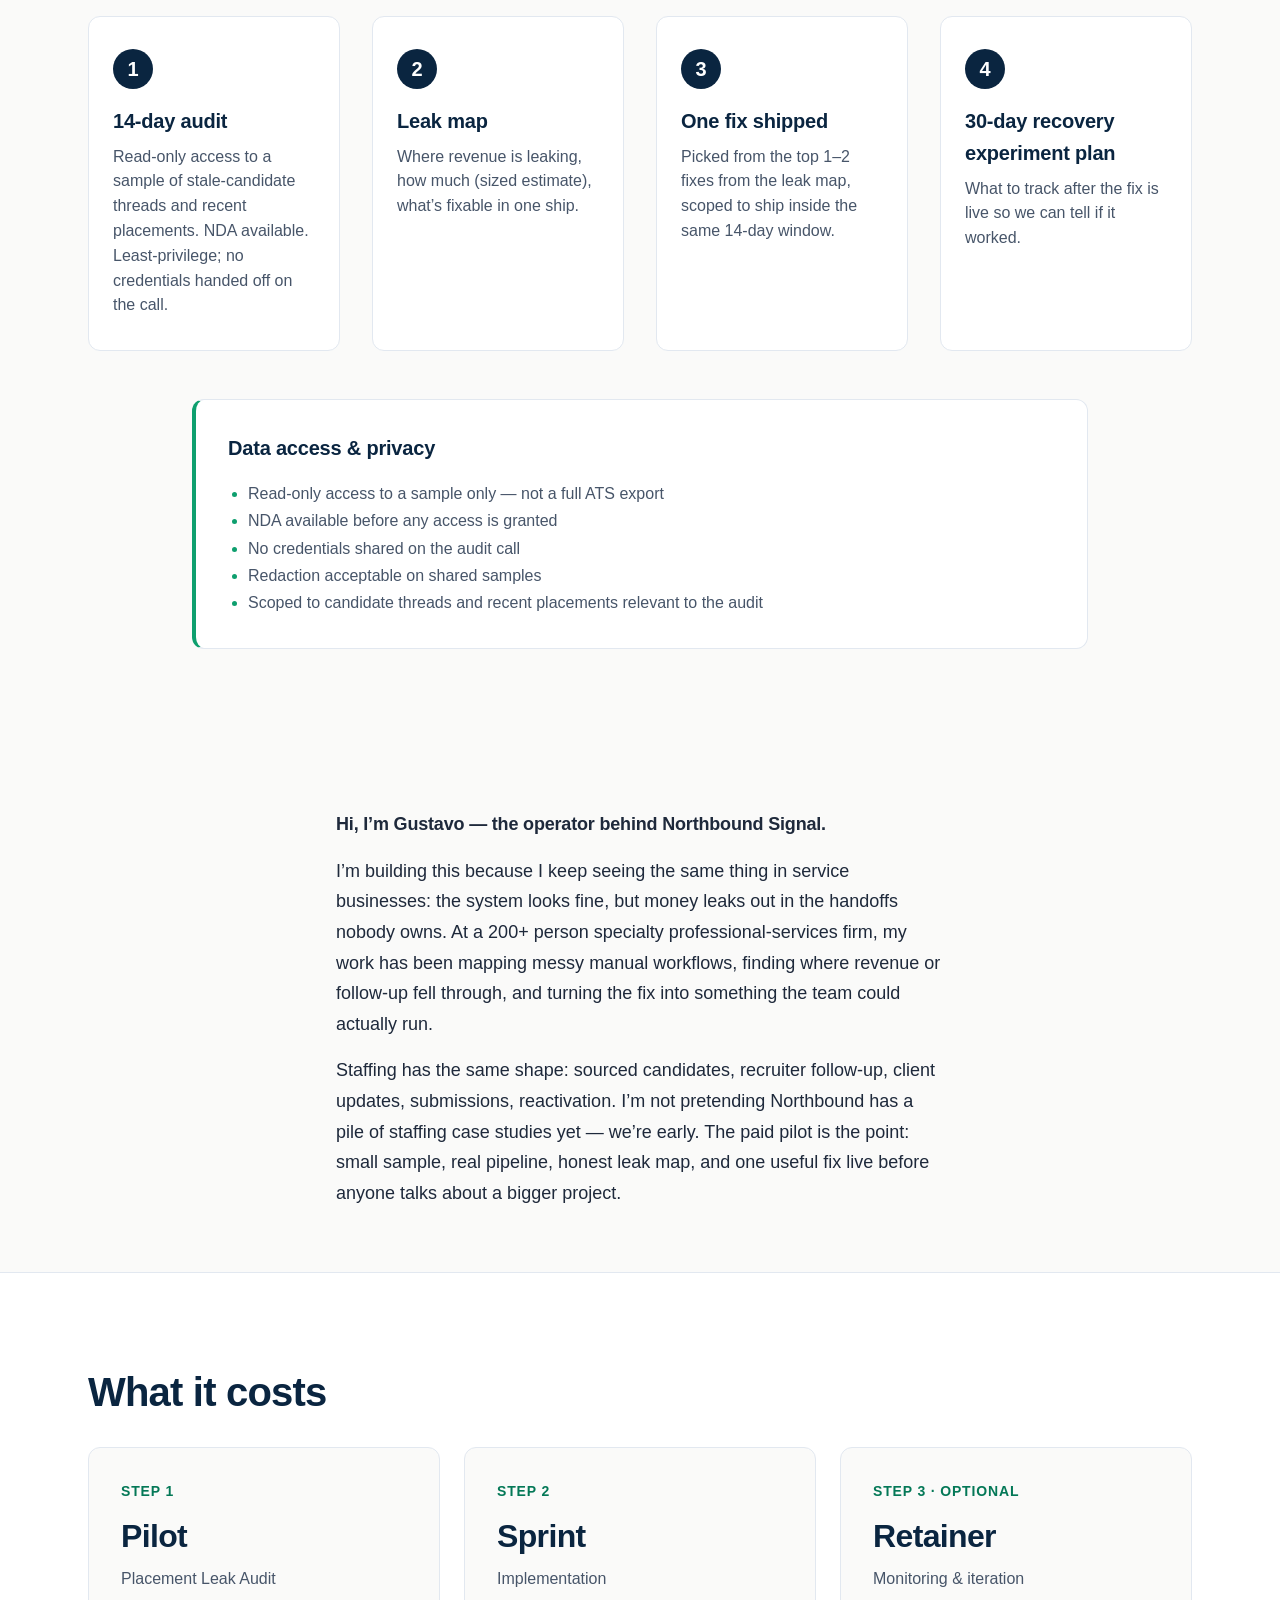
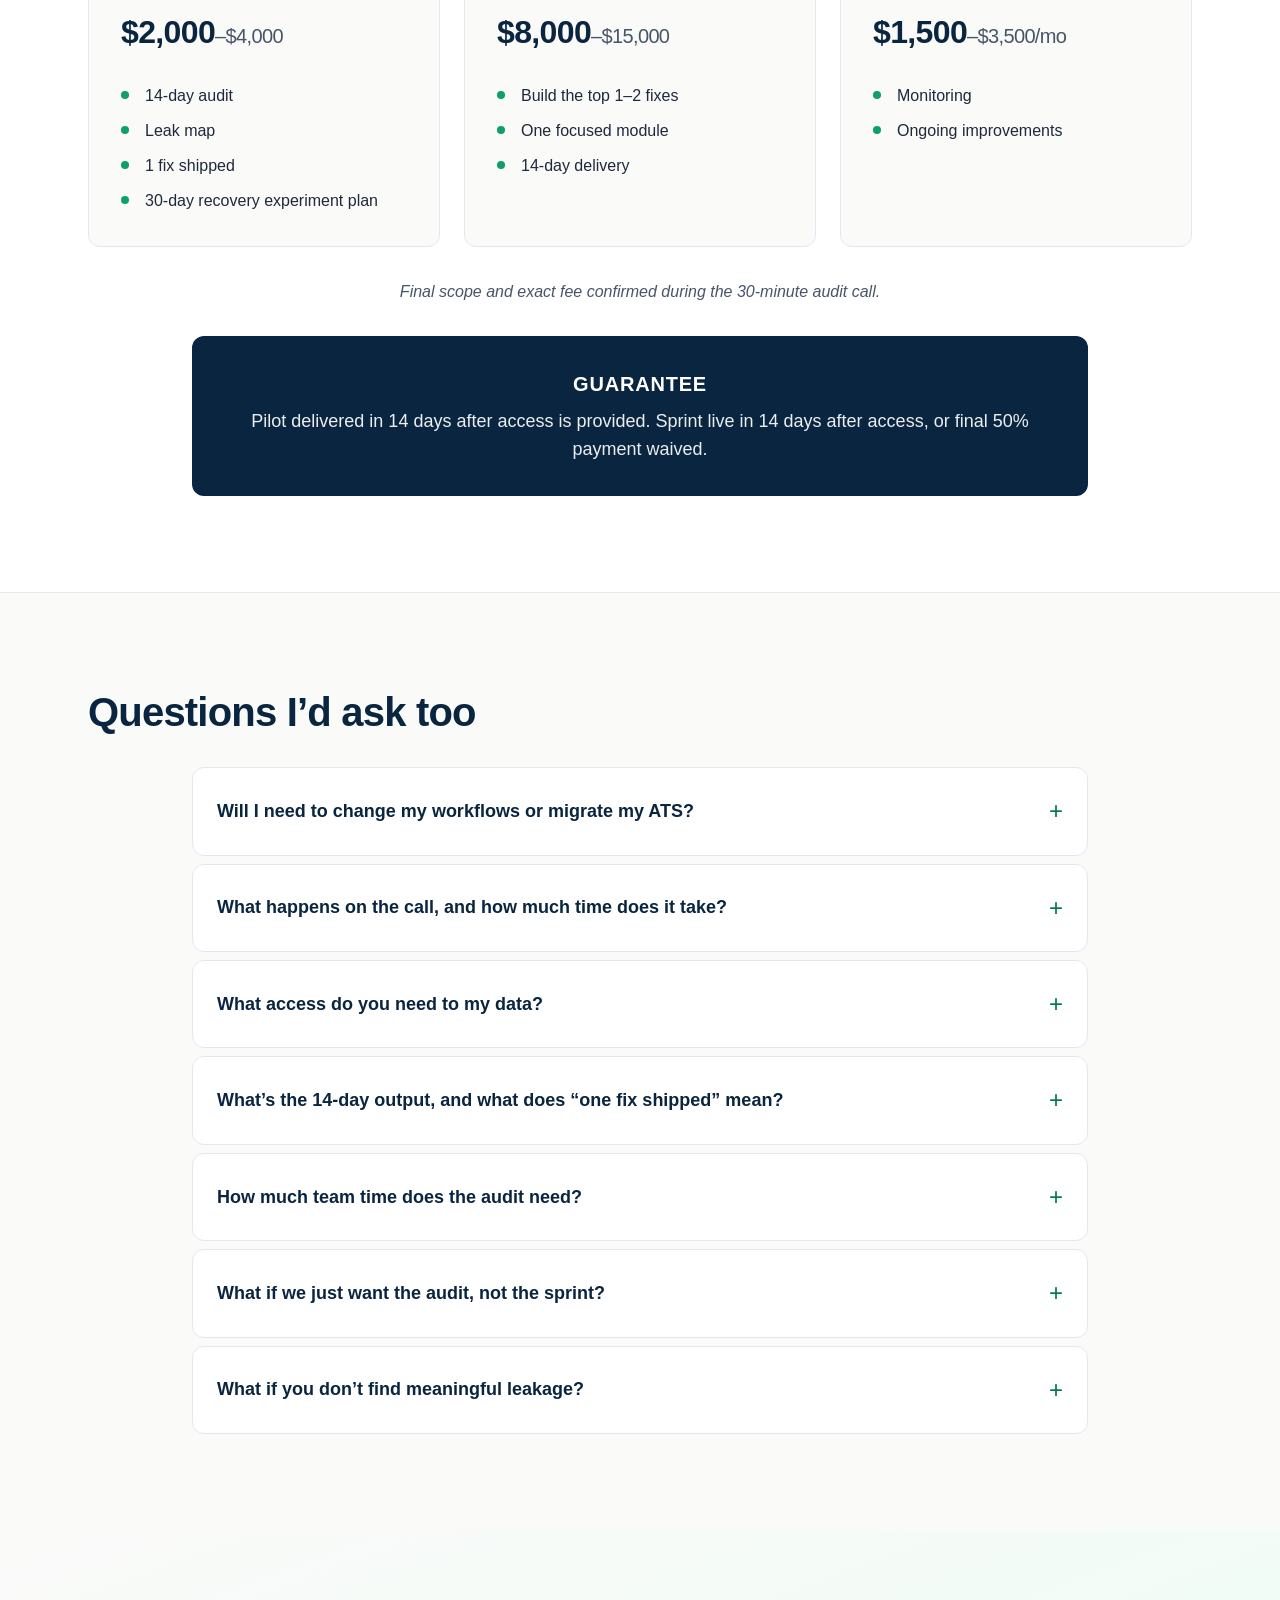
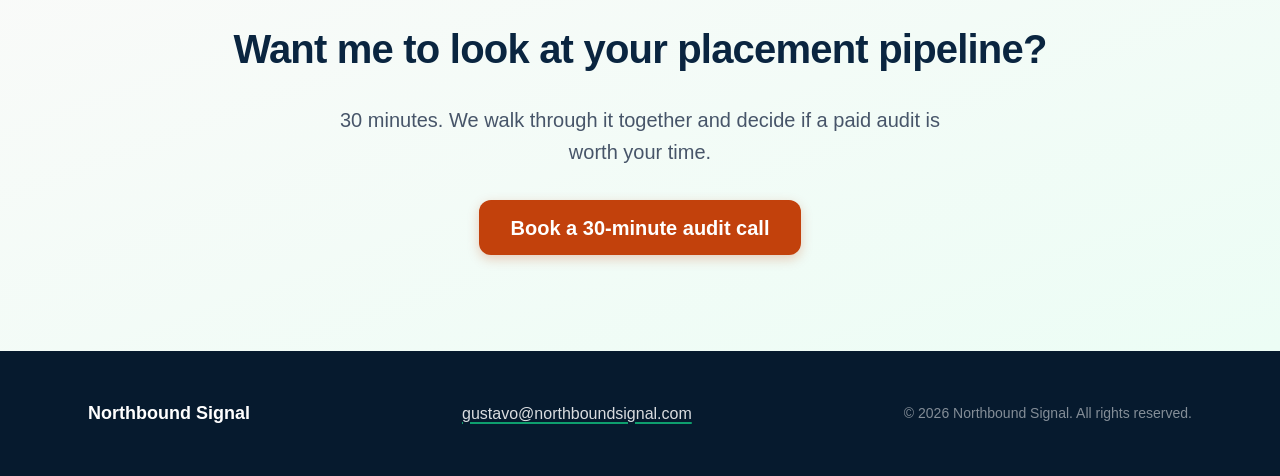
==== commit 522b1832: "Cut AI-template feel: founder voice, dedupe FAQ, drop badge Codex review flagged the page reading as" ====
--- a/index.html
+++ b/index.html
@@ -4,7 +4,7 @@
   <meta charset="UTF-8">
   <meta name="viewport" content="width=device-width, initial-scale=1.0">
   <title>Northbound Signal — Recover the placements your ATS doesn&rsquo;t catch</title>
-  <meta name="description" content="A 14-day audit for founder-led specialty staffing firms. Maps where placements are leaking and ships the top 1&ndash;2 fixes that recover the most placeable revenue.">
+  <meta name="description" content="A 14-day audit for founder-led specialty staffing firms on Bullhorn, Crelate, or Loxo. Maps where placements are leaking and ships the top 1&ndash;2 fixes that recover the most placeable revenue.">
   <link rel="canonical" href="https://northboundsignal.com/">
   <meta name="theme-color" content="#0A2540">
   <link rel="icon" type="image/svg+xml" href="/favicon.svg">
@@ -41,11 +41,11 @@
     <h1 id="hero-title" class="hero-title">Recover the placements your ATS doesn&rsquo;t catch.</h1>
     <p class="hero-subhead">For founder-led specialty staffing teams: stale candidates, missed follow-ups, and client-submission gaps add up to placeable revenue you&rsquo;ve already paid to source. I run a 14-day audit that maps where placements are leaking &mdash; and surfaces the top 1&ndash;2 fixes you can ship this month.</p>
     <p class="hero-cta-row">
-      <a href="https://calendly.com/gustavogilsilva93/30min" class="btn btn-primary">Book a 20-minute audit call</a>
+      <a href="https://calendly.com/gustavogilsilva93/30min" class="btn btn-primary">Book a 30-minute audit call</a>
     </p>
   </div>
   <div class="hero-figure">
-    <img src="/assets/hero.webp" alt="Abstract illustration of a staffing pipeline with leak points where placeable revenue is recovered through targeted fixes." width="900" height="700" fetchpriority="high">
+    <img src="/assets/hero.webp" alt="A staffing pipeline diagram showing where placements leak and how the audit recovers them." width="900" height="700" fetchpriority="high">
   </div>
 </section>
 
@@ -66,12 +66,13 @@
         <p>Placements that fall through the cracks around the ATS workflow. Not what Bullhorn, Crelate, or Loxo are designed to catch.</p>
       </article>
     </div>
+    <p class="problem-anchor">For a 15&ndash;50 person staffing firm, this usually adds up to hundreds of candidate threads that went cold and dozens of submissions that quietly stalled. The audit&rsquo;s first job is putting a real dollar estimate next to each.</p>
   </div>
 </section>
 
 <section class="process" aria-labelledby="process-title">
   <div class="container">
-    <h2 id="process-title" class="section-title">What the audit covers</h2>
+    <h2 id="process-title" class="section-title">What I check in 14 days</h2>
     <ol class="steps">
       <li>
         <span class="step-number" aria-hidden="true">1</span>
@@ -108,78 +109,20 @@
   </div>
 </section>
 
-<section class="proof" aria-labelledby="proof-title">
-  <div class="container">
-    <h2 id="proof-title" class="visually-hidden">Proof</h2>
-    <blockquote class="proof-quote">
-      <p>&ldquo;I previously mapped and fixed manual revenue-leak workflows inside a 200+ person specialty professional-services firm. The same operational audit method adapts to staffing placement leakage.&rdquo;</p>
-      <footer class="proof-attrib">&mdash; Gustavo Silva, Northbound Signal</footer>
-    </blockquote>
-  </div>
-</section>
-
-<section class="faq" aria-labelledby="faq-title">
-  <div class="container">
-    <h2 id="faq-title" class="section-title">Common questions</h2>
-    <div class="faq-list">
-
-      <details>
-        <summary>Is this a rip-and-replace?</summary>
-        <div class="faq-body"><p>No. Works around your existing Bullhorn, Crelate, or Loxo workflows.</p></div>
-      </details>
-
-      <details>
-        <summary>Do I have to migrate ATS?</summary>
-        <div class="faq-body"><p>No. The audit reads what your team already does and finds where revenue leaks around it.</p></div>
-      </details>
-
-      <details>
-        <summary>What happens on the 20-minute call?</summary>
-        <div class="faq-body"><p>Walk through your placement pipeline, identify 2&ndash;3 leakage hypotheses, decide if a paid audit is worth your time.</p></div>
-      </details>
-
-      <details>
-        <summary>What access do you need?</summary>
-        <div class="faq-body"><p>For the audit: read access to a sampling of stale-candidate threads and recent placements. NDA available. No credentials shared on the call itself.</p></div>
-      </details>
-
-      <details>
-        <summary>What&rsquo;s the 14-day audit output?</summary>
-        <div class="faq-body"><p>A leak map (where, how much, what to fix), one fix shipped, and a 30-day recovery experiment plan.</p></div>
-      </details>
-
-      <details>
-        <summary>How much team time does the audit need?</summary>
-        <div class="faq-body"><p>Roughly 60&ndash;90 minutes total: a 30-minute kickoff to walk us through your pipeline, an async 30-minute review of the leak map mid-audit, and a 30-minute readout at the end. Outside that we work async.</p></div>
-      </details>
-
-      <details>
-        <summary>What can &ldquo;one fix shipped&rdquo; actually look like?</summary>
-        <div class="faq-body"><p>Examples: an automated stale-candidate reactivation sequence; a missed-follow-up alert when a recruiter goes quiet on a placement; a client-submission status digest that runs daily; a CRM-cleanup pass that re-surfaces buried opportunities. The audit picks whichever has the highest dollar recovery for your specific pipeline.</p></div>
-      </details>
-
-      <details>
-        <summary>Does this work with our current ATS?</summary>
-        <div class="faq-body"><p>Yes. Bullhorn, Crelate, and Loxo are the most common; Greenhouse, JobAdder, and others work too. The audit reads what your team already does inside the ATS &mdash; we don&rsquo;t replace it.</p></div>
-      </details>
-
-      <details>
-        <summary>What if we don&rsquo;t move forward with the sprint after the audit?</summary>
-        <div class="faq-body"><p>You keep the leak map and the experiment plan. Some firms ship the top fix themselves with the spec we deliver. The audit isn&rsquo;t a tripwire for the sprint &mdash; there&rsquo;s no auto-charge and no pressure on the readout call.</p></div>
-      </details>
-
-      <details>
-        <summary>What if you don&rsquo;t find significant leakage?</summary>
-        <div class="faq-body"><p>That itself is the answer. The audit fee is the cost of finding out, not a bet on a guaranteed outcome.</p></div>
-      </details>
-
+<section class="about" aria-labelledby="about-title">
+  <div class="container">
+    <h2 id="about-title" class="visually-hidden">About this work</h2>
+    <div class="about-body">
+      <p class="about-lead">Hi, I&rsquo;m Gustavo &mdash; the operator behind Northbound Signal.</p>
+      <p>I&rsquo;m building this because I keep seeing the same thing in service businesses: the system looks fine, but money leaks out in the handoffs nobody owns. At a 200+ person specialty professional-services firm, my work has been mapping messy manual workflows, finding where revenue or follow-up fell through, and turning the fix into something the team could actually run.</p>
+      <p>Staffing has the same shape: sourced candidates, recruiter follow-up, client updates, submissions, reactivation. I&rsquo;m not pretending Northbound has a pile of staffing case studies yet &mdash; we&rsquo;re early. The paid pilot is the point: small sample, real pipeline, honest leak map, and one useful fix live before anyone talks about a bigger project.</p>
     </div>
   </div>
 </section>
 
 <section class="pricing" aria-labelledby="pricing-title">
   <div class="container">
-    <h2 id="pricing-title" class="section-title">Investment</h2>
+    <h2 id="pricing-title" class="section-title">What it costs</h2>
     <div class="pricing-grid">
 
       <article class="tier">
@@ -195,7 +138,7 @@
         </ul>
       </article>
 
-      <article class="tier tier-feature">
+      <article class="tier">
         <p class="tier-eyebrow">Step 2</p>
         <h3 class="tier-name">Sprint</h3>
         <p class="tier-tagline">Implementation</p>
@@ -220,7 +163,7 @@
 
     </div>
 
-    <p class="pricing-sub">Final scope and exact fee confirmed during the 20-minute audit call.</p>
+    <p class="pricing-sub">Final scope and exact fee confirmed during the 30-minute audit call.</p>
 
     <aside class="guarantee">
       <h3>Guarantee</h3>
@@ -229,11 +172,55 @@
   </div>
 </section>
 
+<section class="faq" aria-labelledby="faq-title">
+  <div class="container">
+    <h2 id="faq-title" class="section-title">Questions I&rsquo;d ask too</h2>
+    <div class="faq-list">
+
+      <details>
+        <summary>Will I need to change my workflows or migrate my ATS?</summary>
+        <div class="faq-body"><p>No to both. The audit reads what your team already does inside Bullhorn, Crelate, or Loxo and finds where revenue leaks around the existing workflow. Nothing gets ripped out or replaced.</p></div>
+      </details>
+
+      <details>
+        <summary>What happens on the call, and how much time does it take?</summary>
+        <div class="faq-body"><p>30 minutes. We walk through your placement pipeline together, identify 2&ndash;3 leakage hypotheses, and decide if a paid audit is worth your time. No slides, no pitch deck.</p></div>
+      </details>
+
+      <details>
+        <summary>What access do you need to my data?</summary>
+        <div class="faq-body"><p>For the audit: read access to a sampling of stale-candidate threads and recent placements. NDA available. No credentials shared on the call itself.</p></div>
+      </details>
+
+      <details>
+        <summary>What&rsquo;s the 14-day output, and what does &ldquo;one fix shipped&rdquo; mean?</summary>
+        <div class="faq-body"><p>You get a leak map (where revenue is leaking, how much, what&rsquo;s fixable in one ship), one fix delivered live, and a 30-day recovery experiment plan. &ldquo;One fix&rdquo; might be an automated stale-candidate reactivation sequence, a missed-follow-up alert when a recruiter goes quiet on a placement, a daily client-submission status digest, or a CRM-cleanup pass that re-surfaces buried opportunities &mdash; whichever has the highest dollar recovery for your specific pipeline.</p></div>
+      </details>
+
+      <details>
+        <summary>How much team time does the audit need?</summary>
+        <div class="faq-body"><p>Roughly 60&ndash;90 minutes total: a 30-minute kickoff to walk us through your pipeline, an async 30-minute review of the leak map mid-audit, and a 30-minute readout at the end. Outside that we work async.</p></div>
+      </details>
+
+      <details>
+        <summary>What if we just want the audit, not the sprint?</summary>
+        <div class="faq-body"><p>You keep the leak map and the experiment plan. Some firms ship the top fix themselves with the spec we deliver. The audit isn&rsquo;t a tripwire for the sprint &mdash; there&rsquo;s no auto-charge and no pressure on the readout call.</p></div>
+      </details>
+
+      <details>
+        <summary>What if you don&rsquo;t find meaningful leakage?</summary>
+        <div class="faq-body"><p>That itself is the answer. The audit fee is the cost of finding out, not a bet on a guaranteed outcome.</p></div>
+      </details>
+
+    </div>
+  </div>
+</section>
+
 <section class="cta-final" aria-labelledby="cta-final-title">
   <div class="container">
-    <h2 id="cta-final-title" class="section-title">Ready to find the leaks?</h2>
-    <p class="cta-final-sub">20 minutes. Walk through your placement pipeline together. Decide if a paid audit is worth your time.</p>
-    <a href="https://calendly.com/gustavogilsilva93/30min" class="btn btn-primary btn-large">Book a 20-minute audit call</a>
+    <h2 id="cta-final-title" class="section-title">Want me to look at your placement pipeline?</h2>
+    <p class="cta-final-sub">30 minutes. We walk through it together and decide if a paid audit is worth your time.</p>
+    <a href="https://calendly.com/gustavogilsilva93/30min" class="btn btn-primary btn-large">Book a 30-minute audit call</a>
   </div>
 </section>
 
--- a/styles.css
+++ b/styles.css
@@ -469,37 +469,47 @@
 }
 
 /* =========================================================
-   Proof
-   ========================================================= */
-
-.proof {
-  padding-block: var(--space-7);
-  background: var(--navy);
-  color: var(--white);
-}
-
-.proof-quote {
-  max-width: var(--container-narrow);
+   About (replaces former Proof block — first-person founder note)
+   ========================================================= */
+
+.about {
+  padding-block: var(--space-6);
+  background: var(--bg);
+}
+
+.about-body {
+  max-width: 38rem;
   margin: 0 auto;
+}
+
+.about-lead {
+  font-family: var(--font-display);
+  font-size: clamp(var(--text-lg), 2.4vw, var(--text-xl));
+  font-weight: 600;
+  color: var(--navy);
+  margin: 0 0 var(--space-2);
+  letter-spacing: -0.01em;
+}
+
+.about-body p {
+  font-size: var(--text-base);
+  line-height: 1.7;
+  color: var(--text);
+  margin: 0 0 var(--space-2);
+}
+
+.about-body p:last-child {
+  margin-bottom: 0;
+}
+
+/* Anchor sentence after the 3 problem cards */
+.problem-anchor {
+  max-width: 42rem;
+  margin: var(--space-4) auto 0;
   text-align: center;
-  padding: 0 var(--space-3);
-}
-
-.proof-quote p {
-  font-family: var(--font-display);
-  font-size: clamp(var(--text-xl), 3.2vw, var(--text-2xl));
-  font-weight: 500;
-  line-height: 1.45;
-  letter-spacing: -0.01em;
-  color: var(--white);
-  margin: 0 0 var(--space-3);
-}
-
-.proof-attrib {
-  font-size: var(--text-sm);
-  color: rgba(255, 255, 255, 0.75);
-  letter-spacing: 0.02em;
-  font-style: normal;
+  color: var(--text-muted);
+  font-size: var(--text-base);
+  line-height: 1.6;
 }
 
 /* =========================================================
@@ -602,30 +612,6 @@
   border: 1px solid var(--border);
   border-radius: var(--radius);
   padding: var(--space-4);
-}
-
-.tier-feature {
-  background: var(--white);
-  border: 2px solid var(--emerald);
-  box-shadow: var(--shadow-md);
-  position: relative;
-}
-
-.tier-feature::before {
-  content: "Most chosen";
-  position: absolute;
-  top: -0.7rem;
-  left: 50%;
-  transform: translateX(-50%);
-  background: var(--emerald-text);
-  color: var(--white);
-  font-family: var(--font-display);
-  font-size: var(--text-xs);
-  font-weight: 600;
-  letter-spacing: 0.06em;
-  text-transform: uppercase;
-  padding: 0.3rem 0.8rem;
-  border-radius: 999px;
 }
 
 .tier-eyebrow {
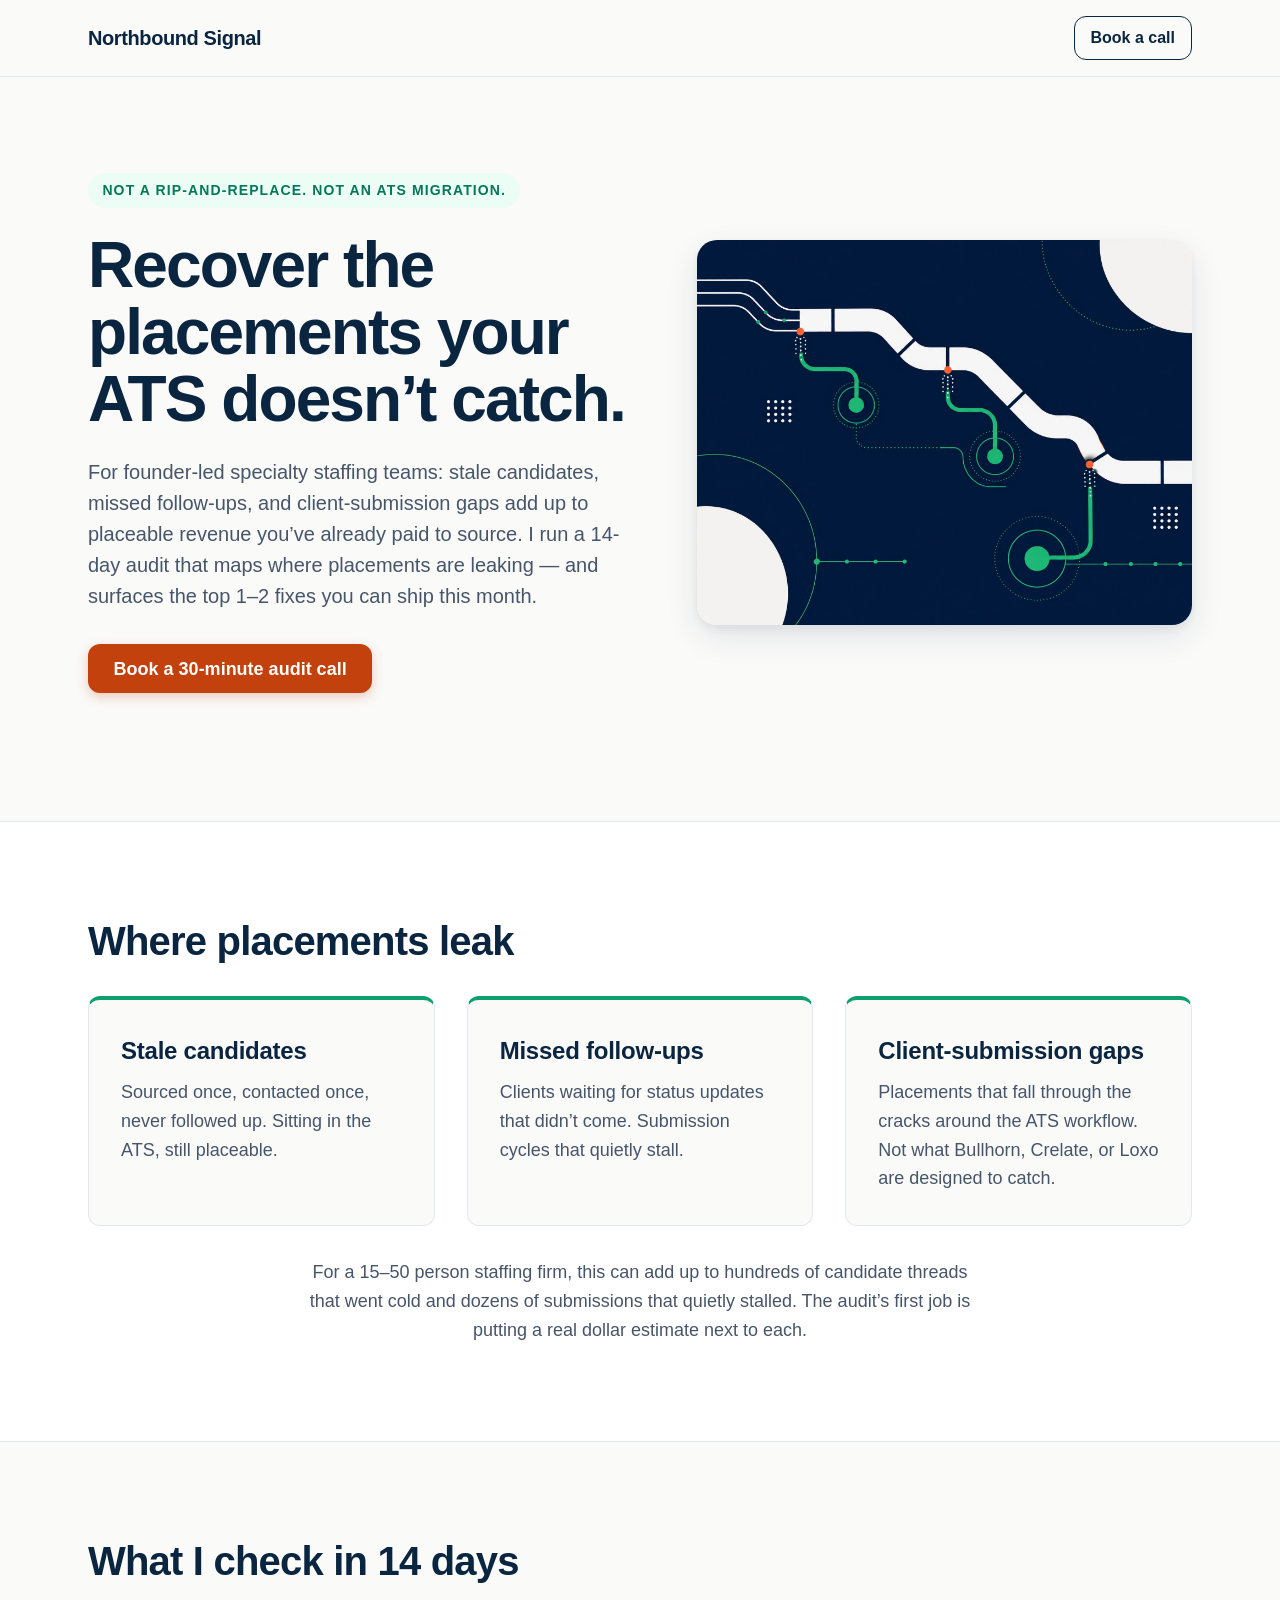
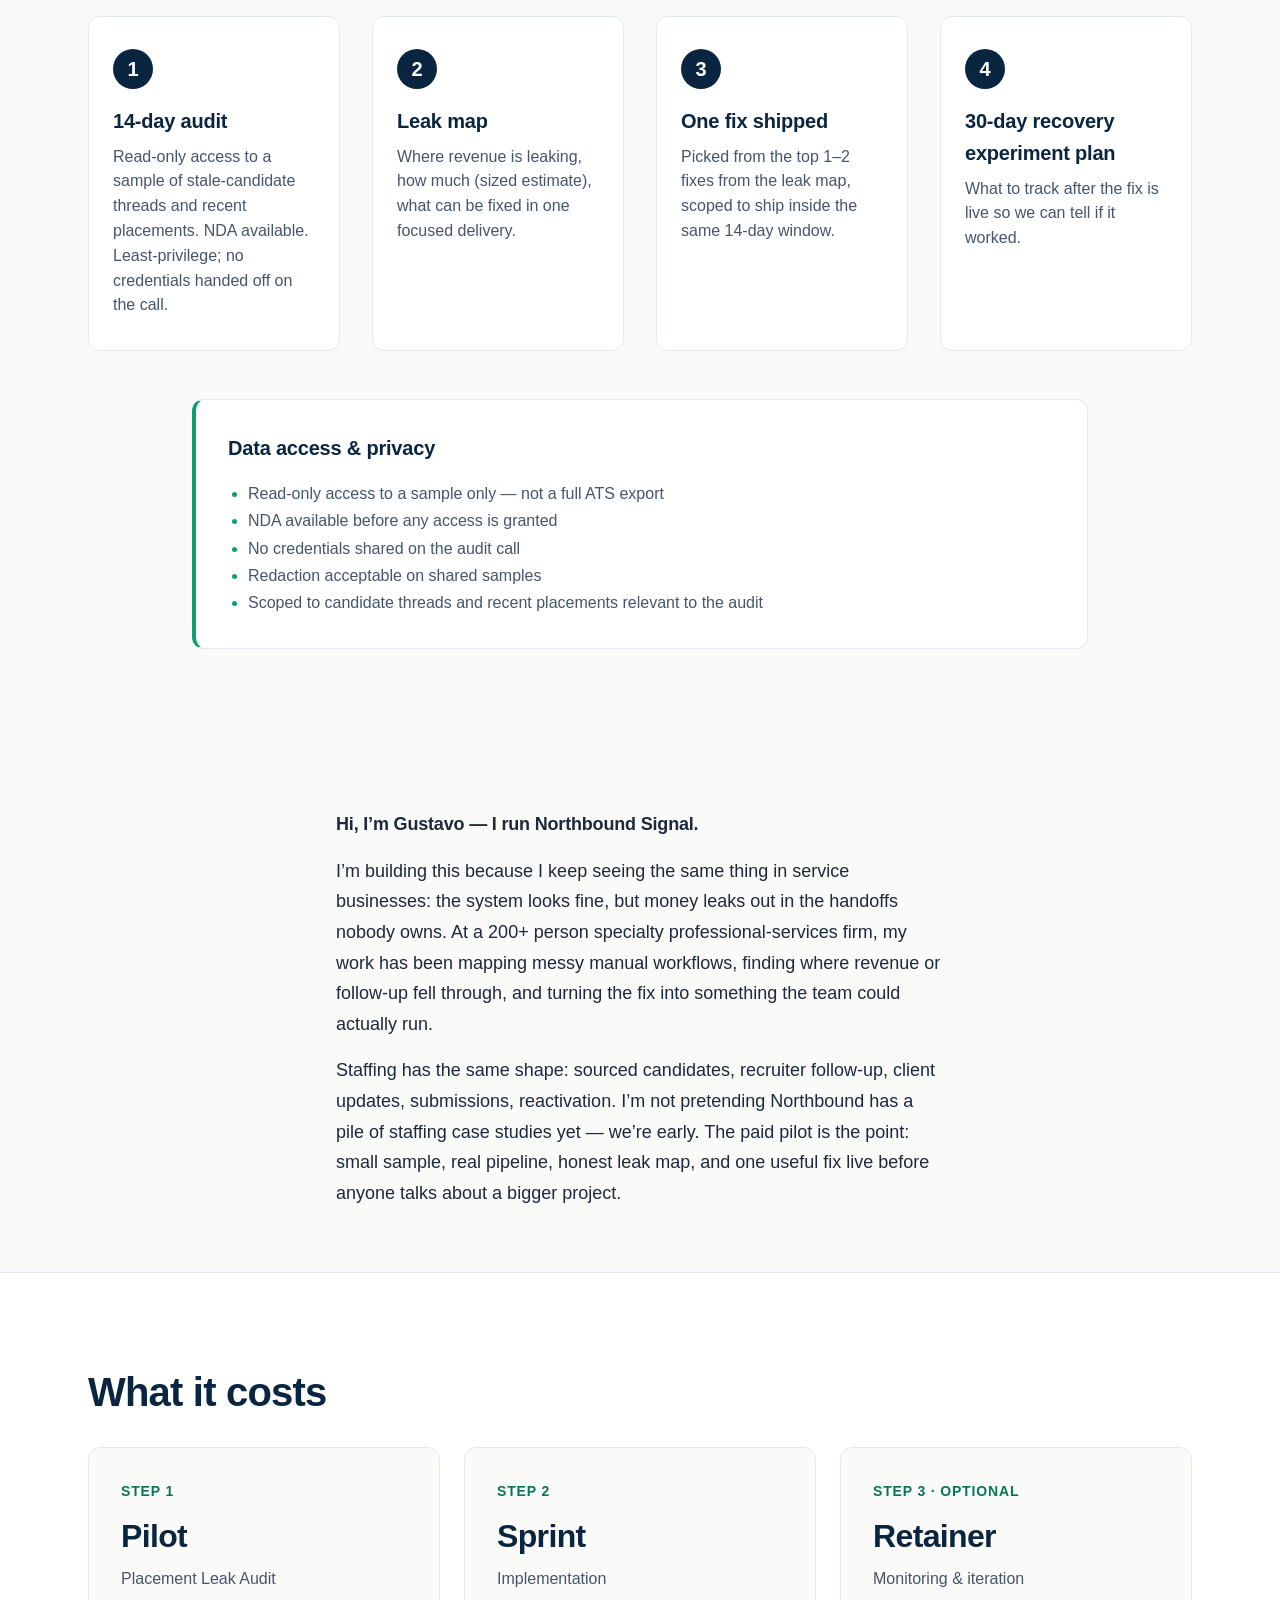
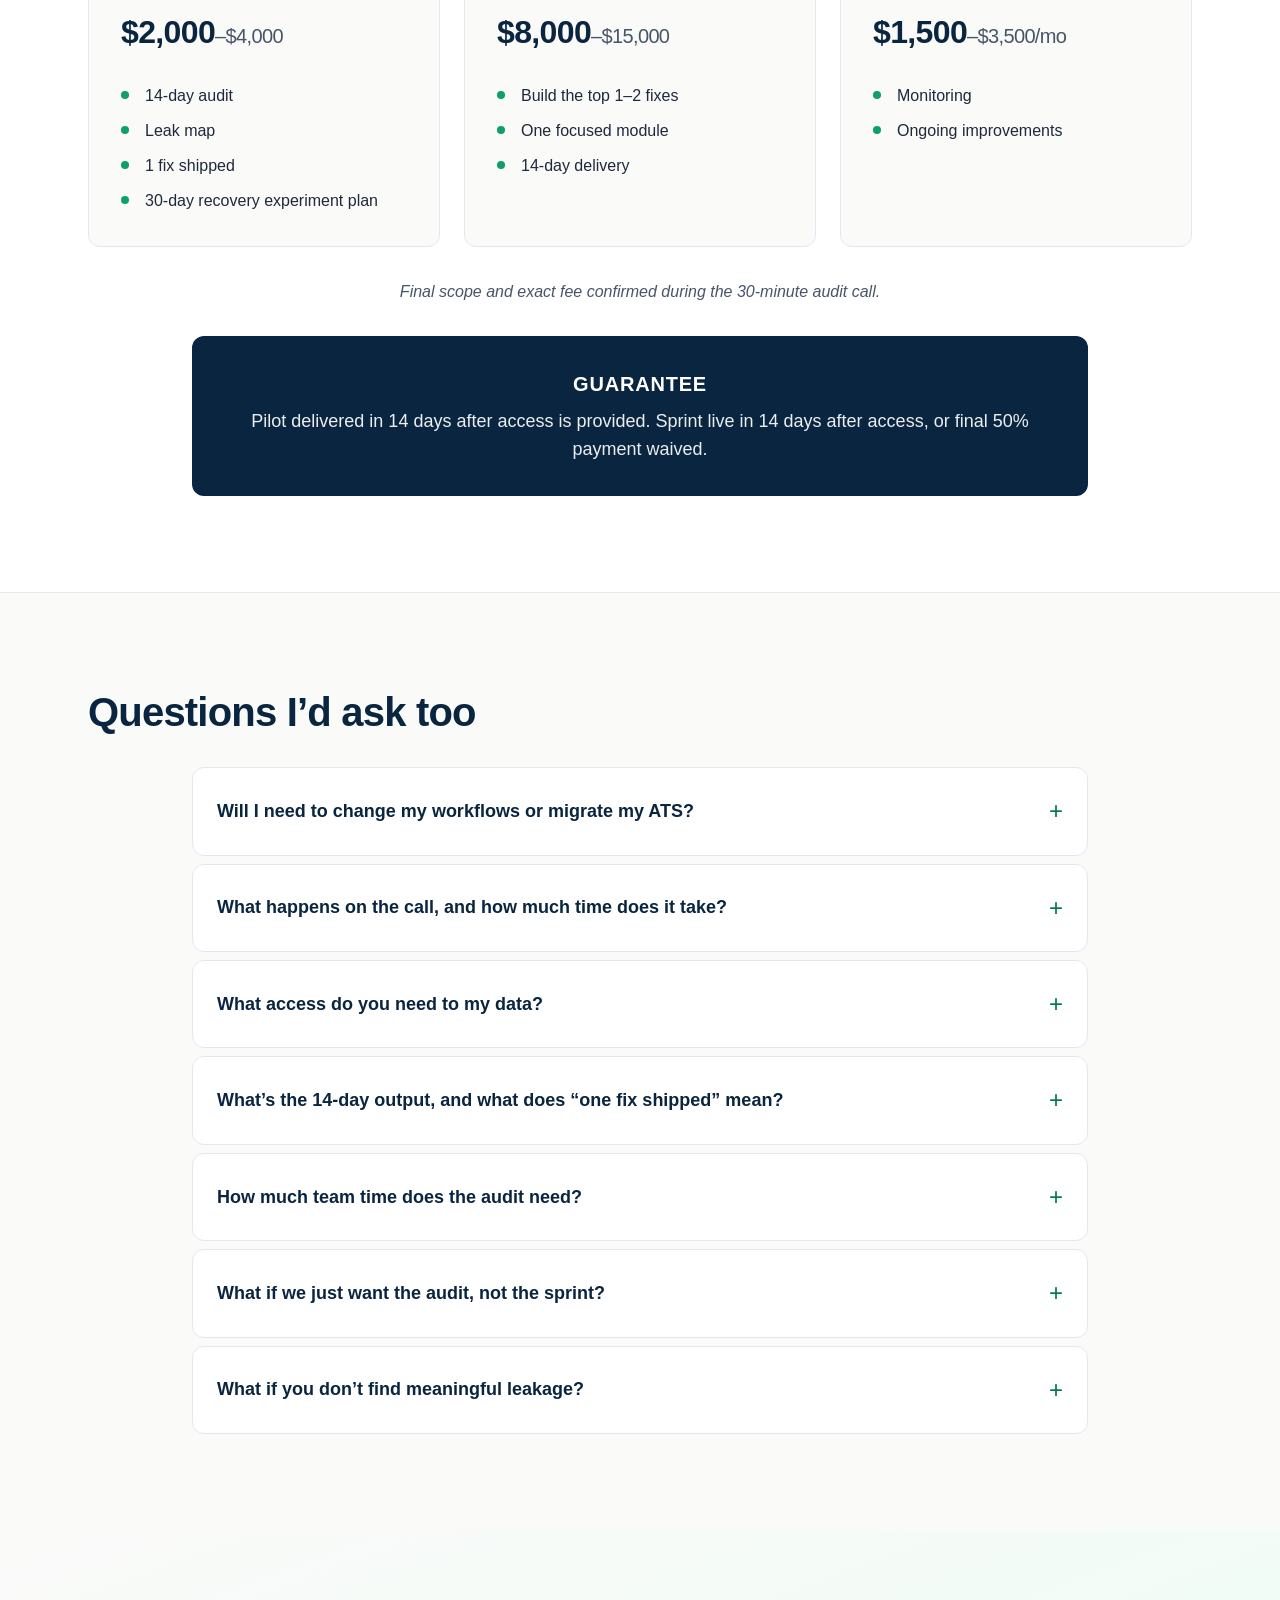
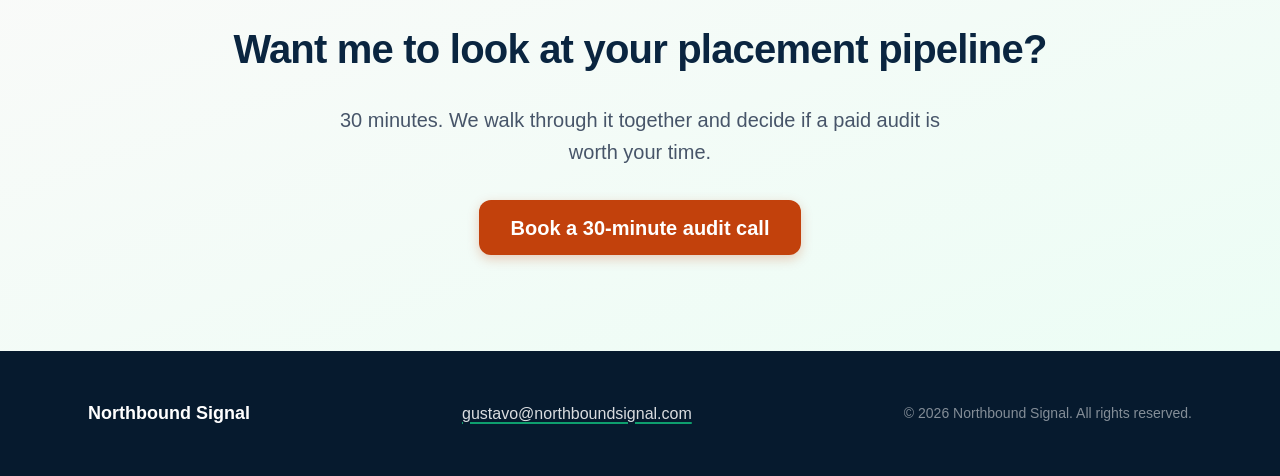
==== commit d04c630b: "Codex post-revision polish: soften claim, swap jargon, tighten lead Per Codex pass-2 audit on the li" ====
--- a/index.html
+++ b/index.html
@@ -66,7 +66,7 @@
         <p>Placements that fall through the cracks around the ATS workflow. Not what Bullhorn, Crelate, or Loxo are designed to catch.</p>
       </article>
     </div>
-    <p class="problem-anchor">For a 15&ndash;50 person staffing firm, this usually adds up to hundreds of candidate threads that went cold and dozens of submissions that quietly stalled. The audit&rsquo;s first job is putting a real dollar estimate next to each.</p>
+    <p class="problem-anchor">For a 15&ndash;50 person staffing firm, this can add up to hundreds of candidate threads that went cold and dozens of submissions that quietly stalled. The audit&rsquo;s first job is putting a real dollar estimate next to each.</p>
   </div>
 </section>
 
@@ -82,7 +82,7 @@
       <li>
         <span class="step-number" aria-hidden="true">2</span>
         <h3>Leak map</h3>
-        <p>Where revenue is leaking, how much (sized estimate), what&rsquo;s fixable in one ship.</p>
+        <p>Where revenue is leaking, how much (sized estimate), what can be fixed in one focused delivery.</p>
       </li>
       <li>
         <span class="step-number" aria-hidden="true">3</span>
@@ -113,7 +113,7 @@
   <div class="container">
     <h2 id="about-title" class="visually-hidden">About this work</h2>
     <div class="about-body">
-      <p class="about-lead">Hi, I&rsquo;m Gustavo &mdash; the operator behind Northbound Signal.</p>
+      <p class="about-lead">Hi, I&rsquo;m Gustavo &mdash; I run Northbound Signal.</p>
       <p>I&rsquo;m building this because I keep seeing the same thing in service businesses: the system looks fine, but money leaks out in the handoffs nobody owns. At a 200+ person specialty professional-services firm, my work has been mapping messy manual workflows, finding where revenue or follow-up fell through, and turning the fix into something the team could actually run.</p>
       <p>Staffing has the same shape: sourced candidates, recruiter follow-up, client updates, submissions, reactivation. I&rsquo;m not pretending Northbound has a pile of staffing case studies yet &mdash; we&rsquo;re early. The paid pilot is the point: small sample, real pipeline, honest leak map, and one useful fix live before anyone talks about a bigger project.</p>
     </div>
@@ -194,7 +194,7 @@
 
       <details>
         <summary>What&rsquo;s the 14-day output, and what does &ldquo;one fix shipped&rdquo; mean?</summary>
-        <div class="faq-body"><p>You get a leak map (where revenue is leaking, how much, what&rsquo;s fixable in one ship), one fix delivered live, and a 30-day recovery experiment plan. &ldquo;One fix&rdquo; might be an automated stale-candidate reactivation sequence, a missed-follow-up alert when a recruiter goes quiet on a placement, a daily client-submission status digest, or a CRM-cleanup pass that re-surfaces buried opportunities &mdash; whichever has the highest dollar recovery for your specific pipeline.</p></div>
+        <div class="faq-body"><p>You get a leak map (where revenue is leaking, how much, what can be fixed in one focused delivery), one fix delivered live, and a 30-day recovery experiment plan. &ldquo;One fix&rdquo; might be an automated stale-candidate reactivation sequence, a missed-follow-up alert when a recruiter goes quiet on a placement, a daily client-submission status digest, or a CRM-cleanup pass that re-surfaces buried opportunities &mdash; whichever has the highest dollar recovery for your specific pipeline.</p></div>
       </details>
 
       <details>
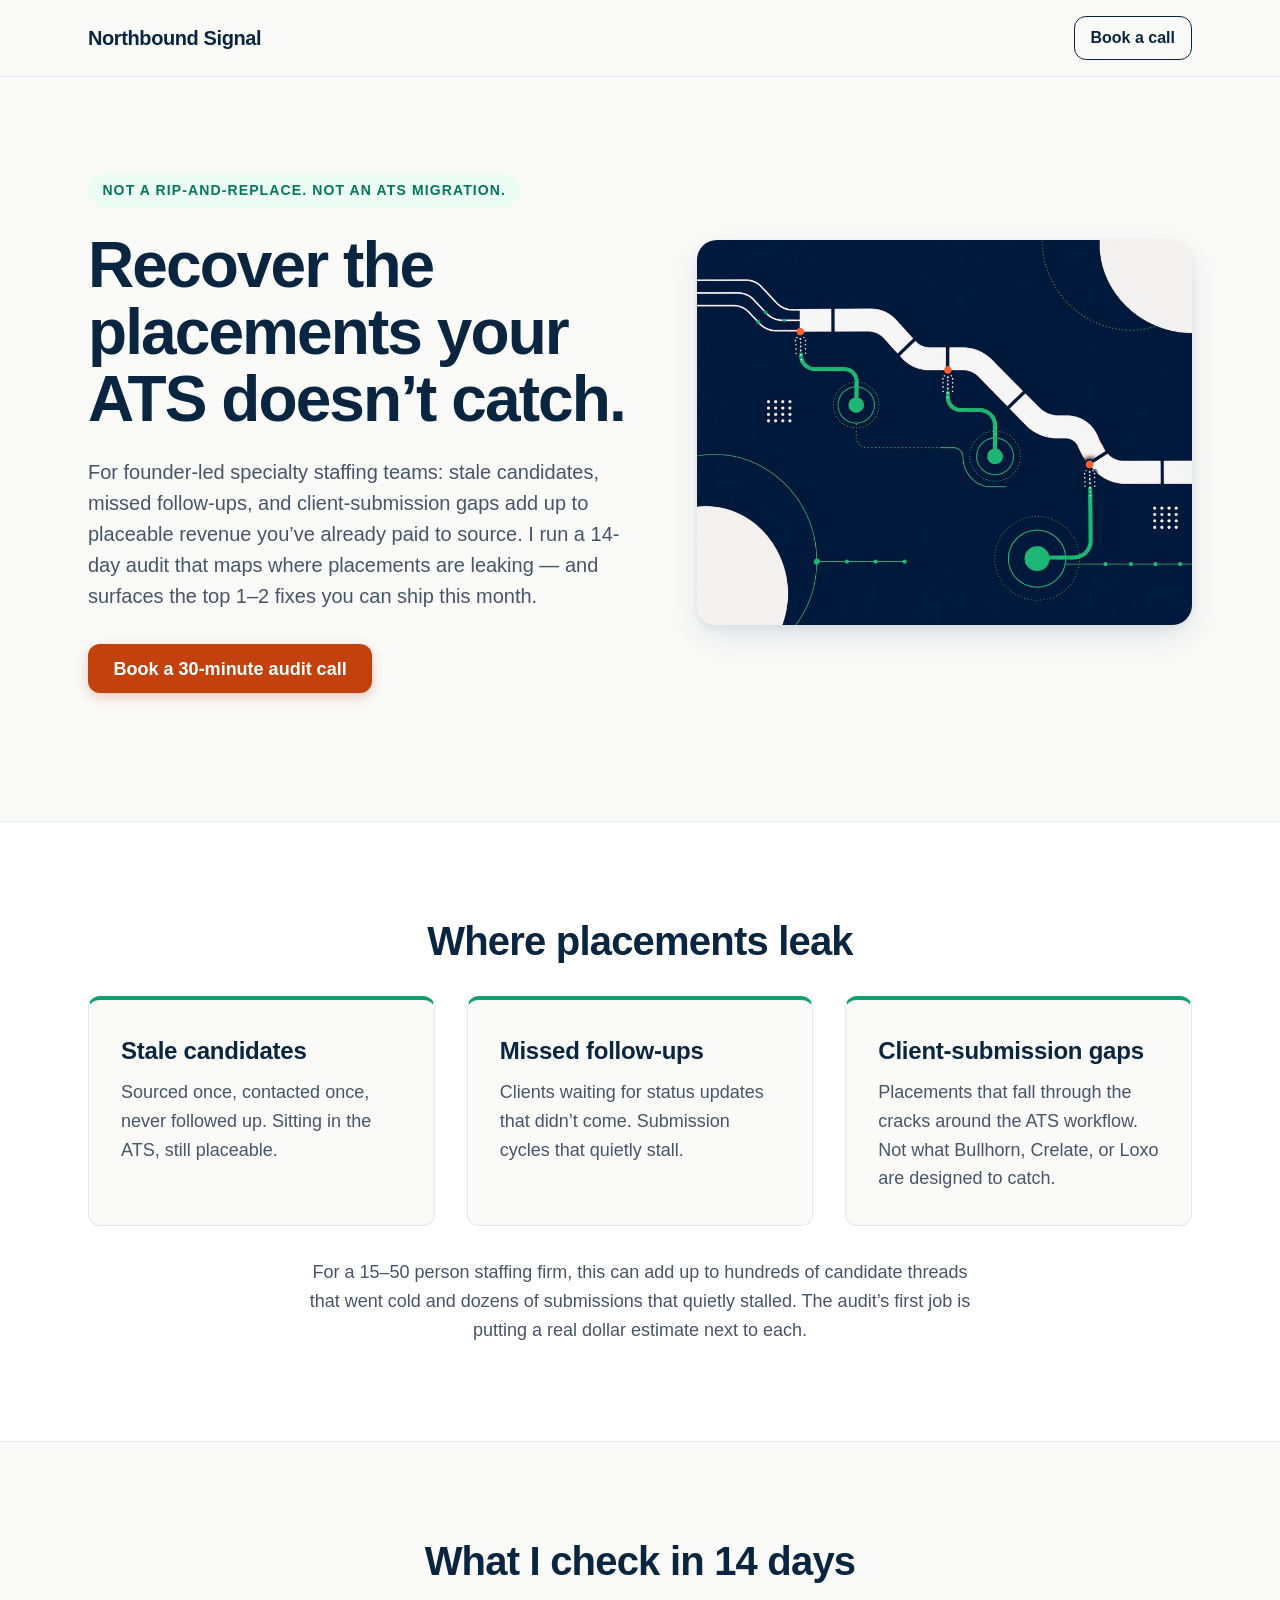
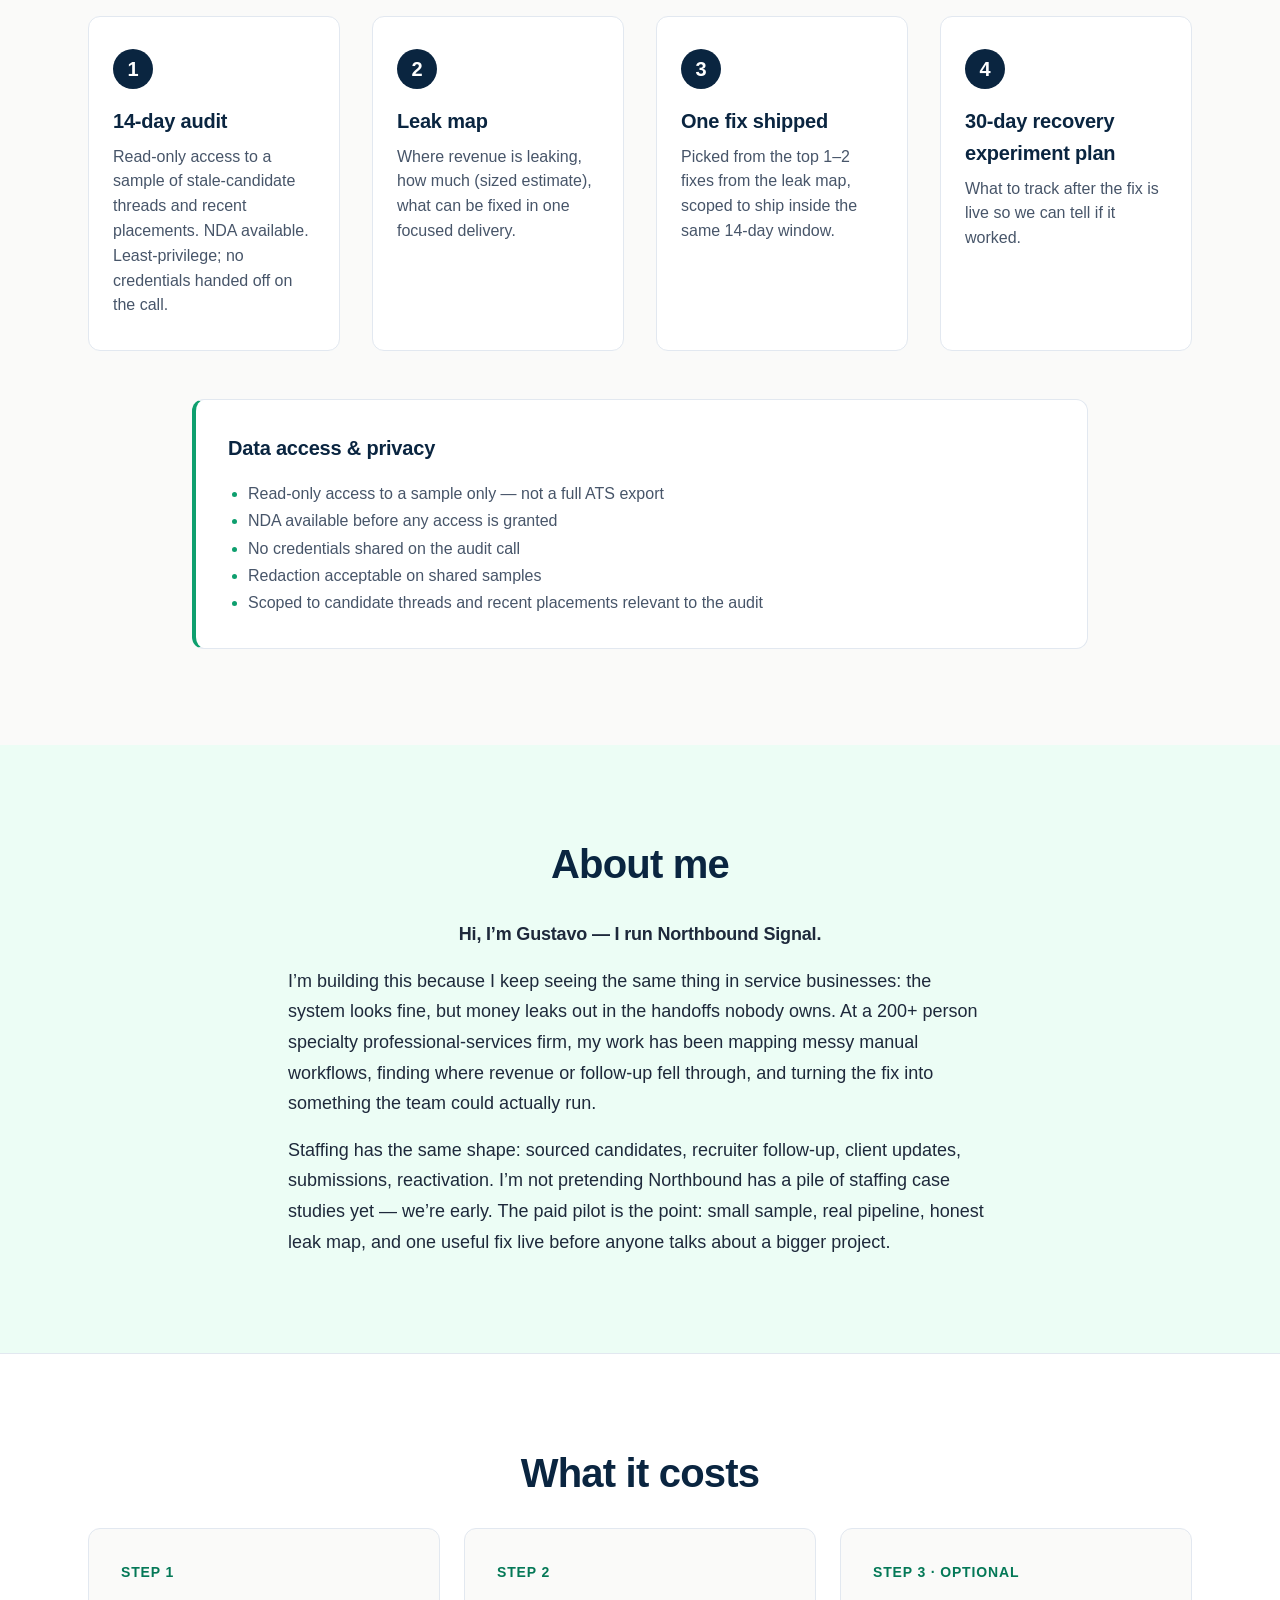
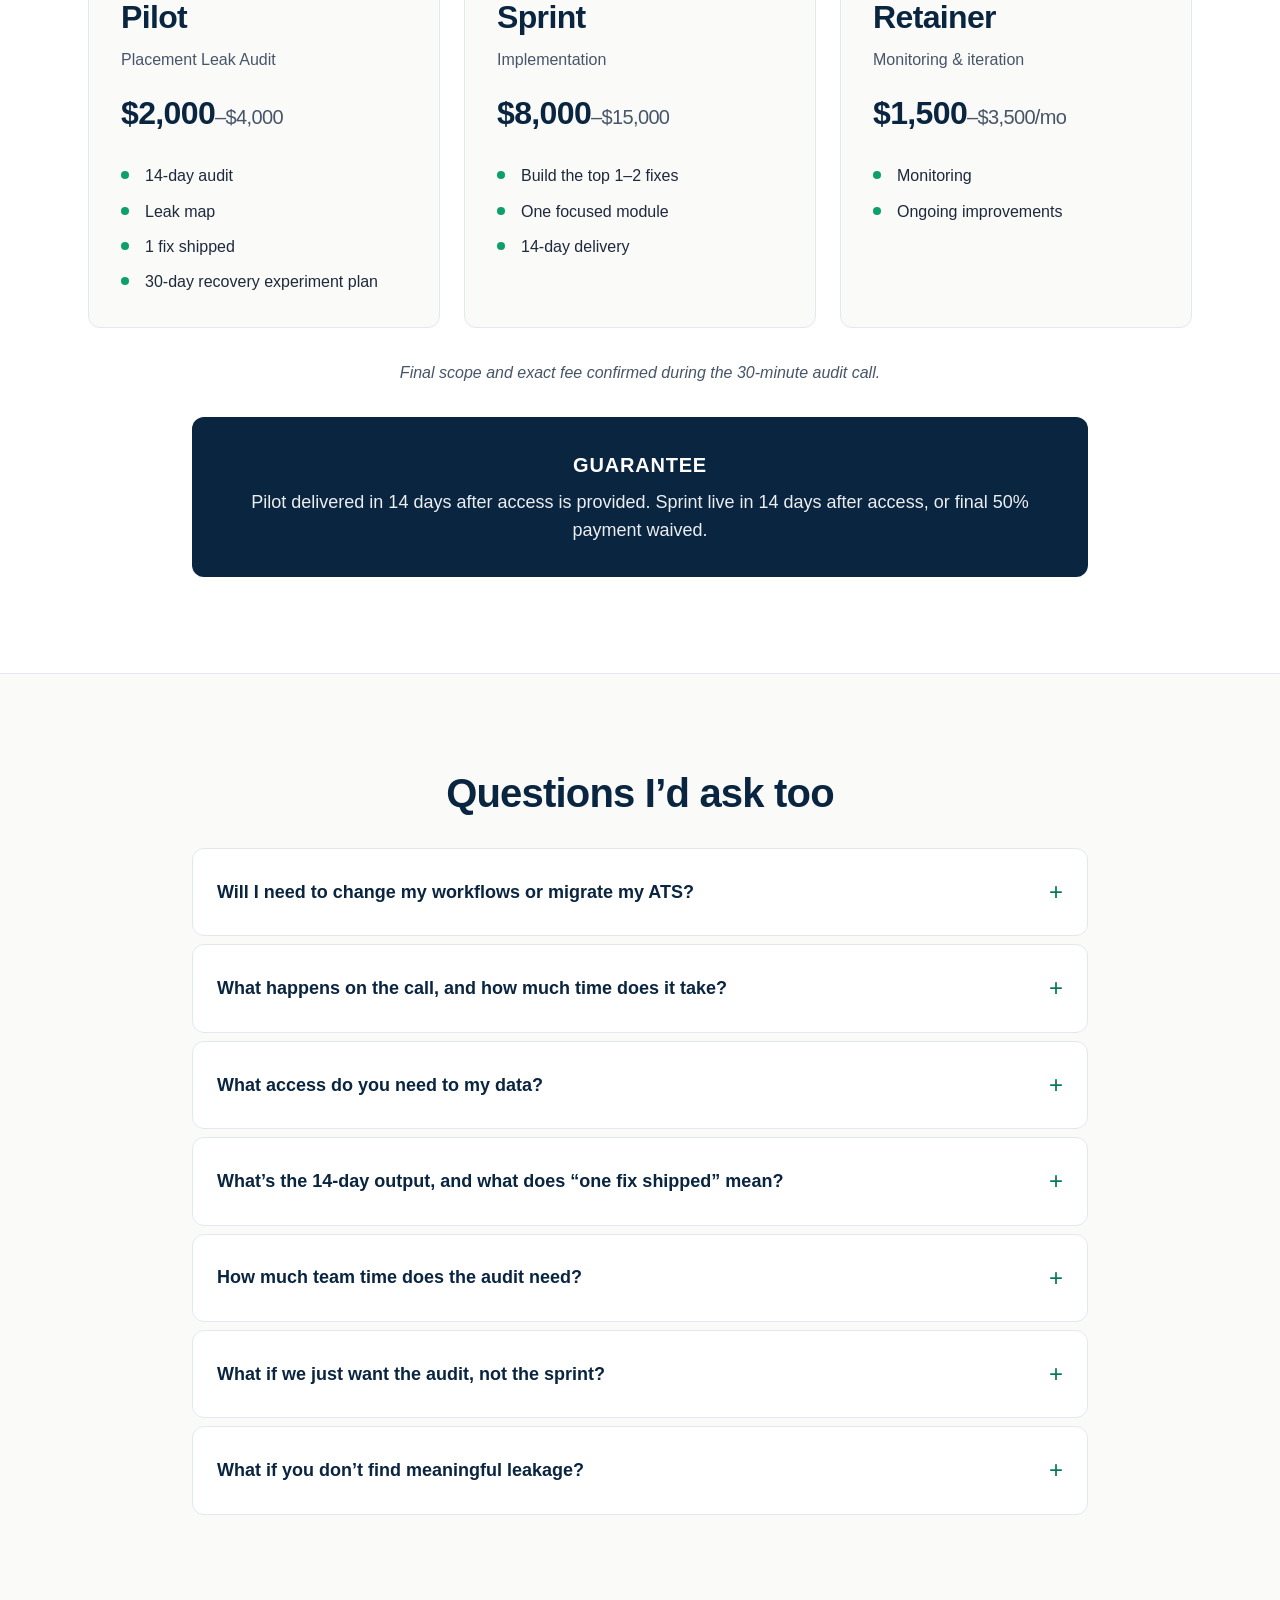
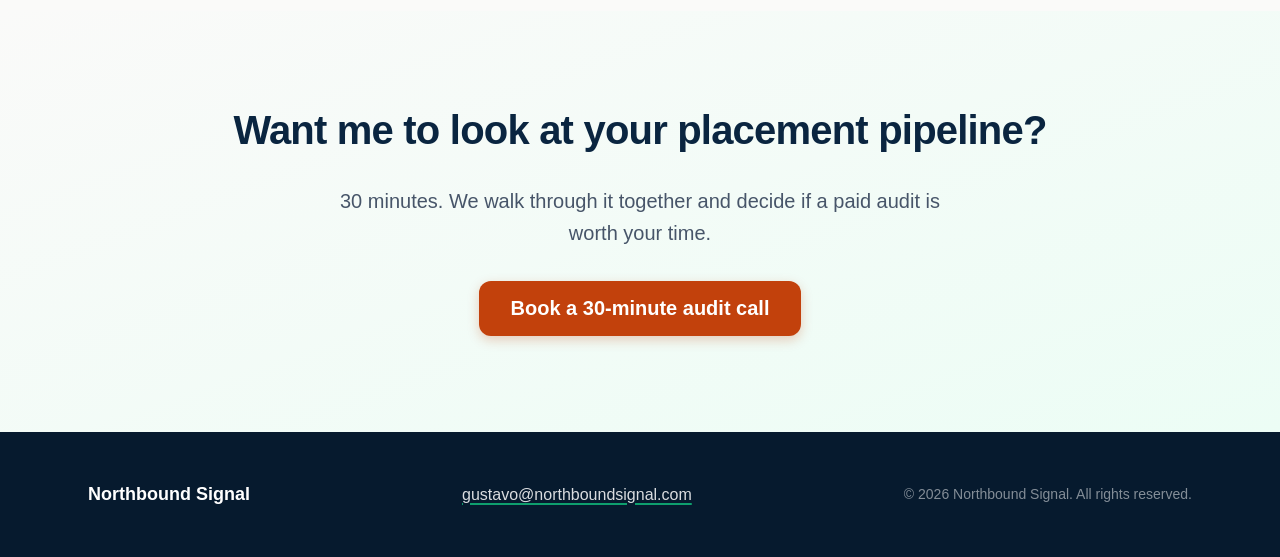
==== commit c8c17e5a: "Center section titles + give About section a visible heading Gustavo's post-deploy review caught two" ====
--- a/index.html
+++ b/index.html
@@ -111,7 +111,7 @@
 
 <section class="about" aria-labelledby="about-title">
   <div class="container">
-    <h2 id="about-title" class="visually-hidden">About this work</h2>
+    <h2 id="about-title" class="section-title">About me</h2>
     <div class="about-body">
       <p class="about-lead">Hi, I&rsquo;m Gustavo &mdash; I run Northbound Signal.</p>
       <p>I&rsquo;m building this because I keep seeing the same thing in service businesses: the system looks fine, but money leaks out in the handoffs nobody owns. At a 200+ person specialty professional-services firm, my work has been mapping messy manual workflows, finding where revenue or follow-up fell through, and turning the fix into something the team could actually run.</p>
--- a/styles.css
+++ b/styles.css
@@ -151,6 +151,7 @@
   color: var(--navy);
   margin: 0 0 var(--space-4);
   line-height: 1.15;
+  text-align: center;
 }
 
 /* =========================================================
@@ -473,22 +474,27 @@
    ========================================================= */
 
 .about {
-  padding-block: var(--space-6);
-  background: var(--bg);
+  padding-block: var(--space-7);
+  background: var(--emerald-soft);
 }
 
 .about-body {
-  max-width: 38rem;
+  max-width: 44rem;
   margin: 0 auto;
+  text-align: center;
 }
 
 .about-lead {
   font-family: var(--font-display);
-  font-size: clamp(var(--text-lg), 2.4vw, var(--text-xl));
+  font-size: clamp(var(--text-xl), 2.4vw, var(--text-2xl));
   font-weight: 600;
   color: var(--navy);
-  margin: 0 0 var(--space-2);
+  margin: 0 0 var(--space-3);
   letter-spacing: -0.01em;
+}
+
+.about-body p:not(.about-lead) {
+  text-align: left;
 }
 
 .about-body p {
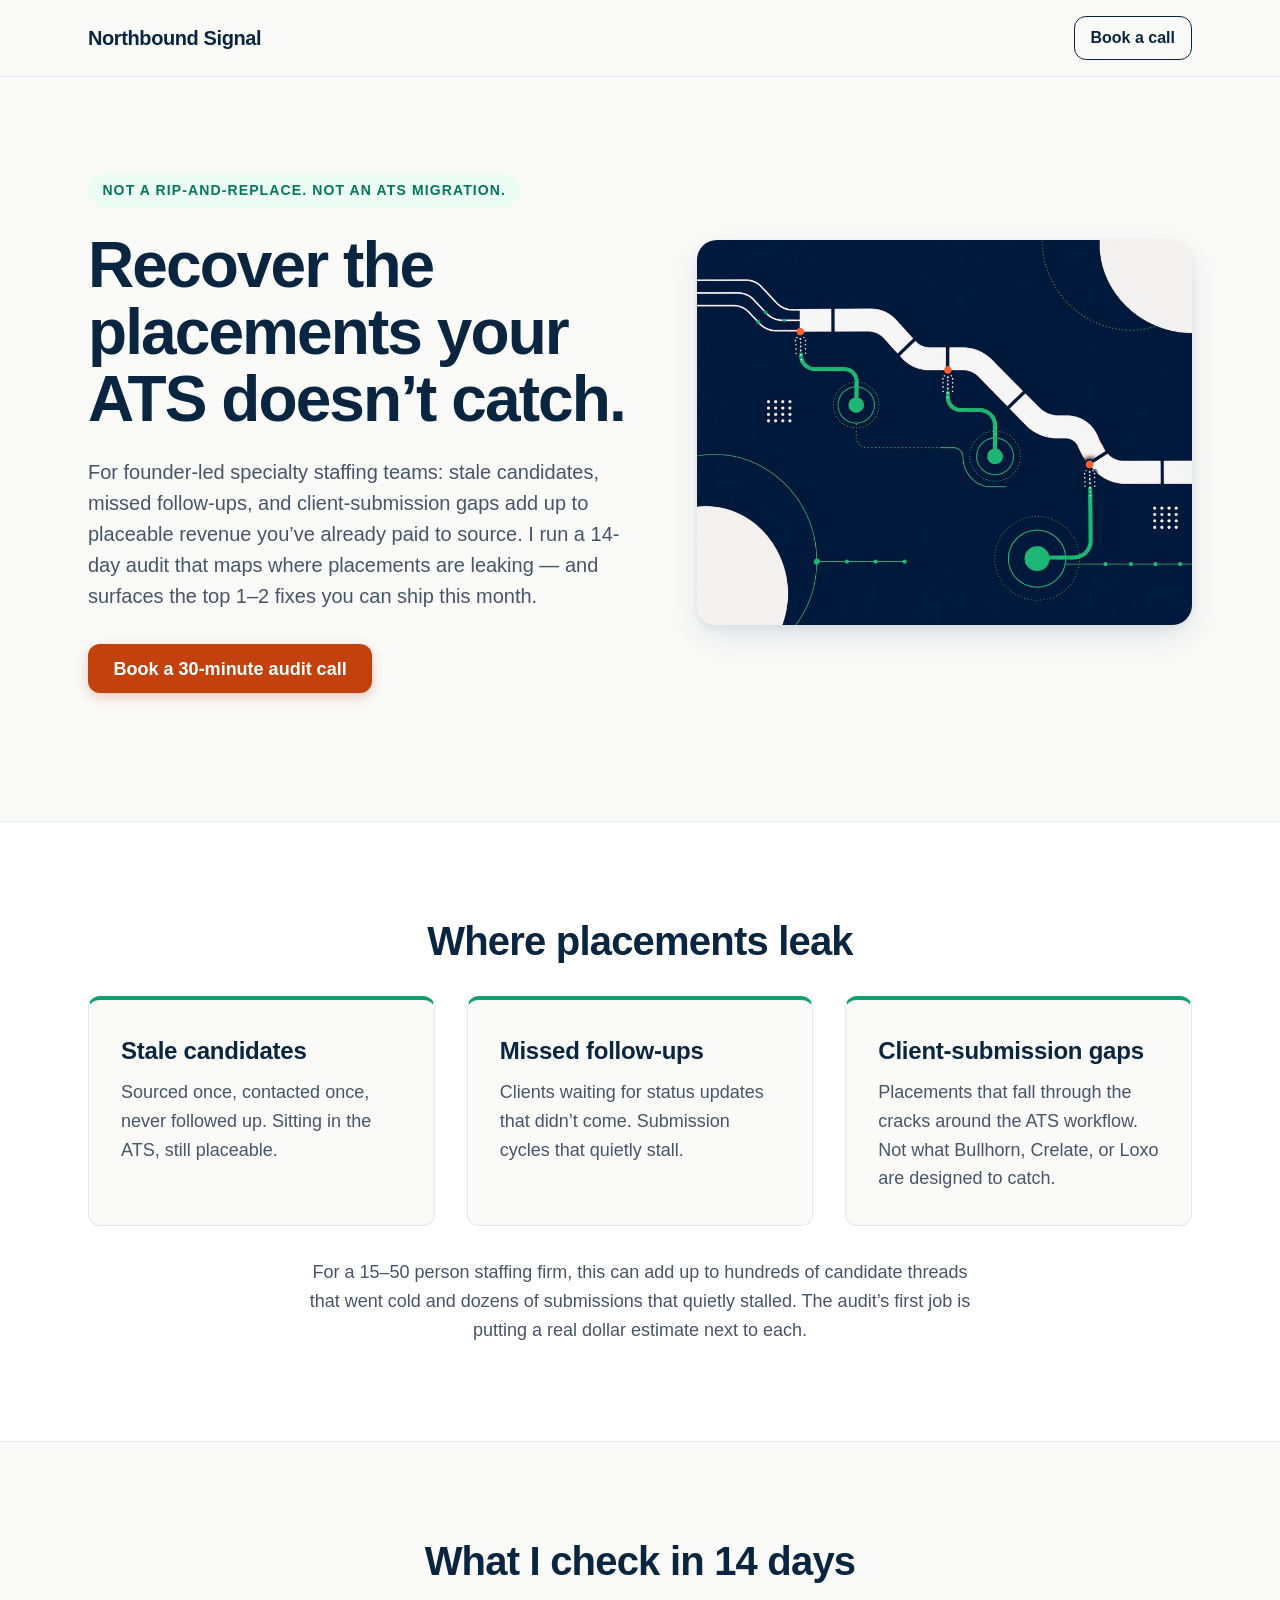
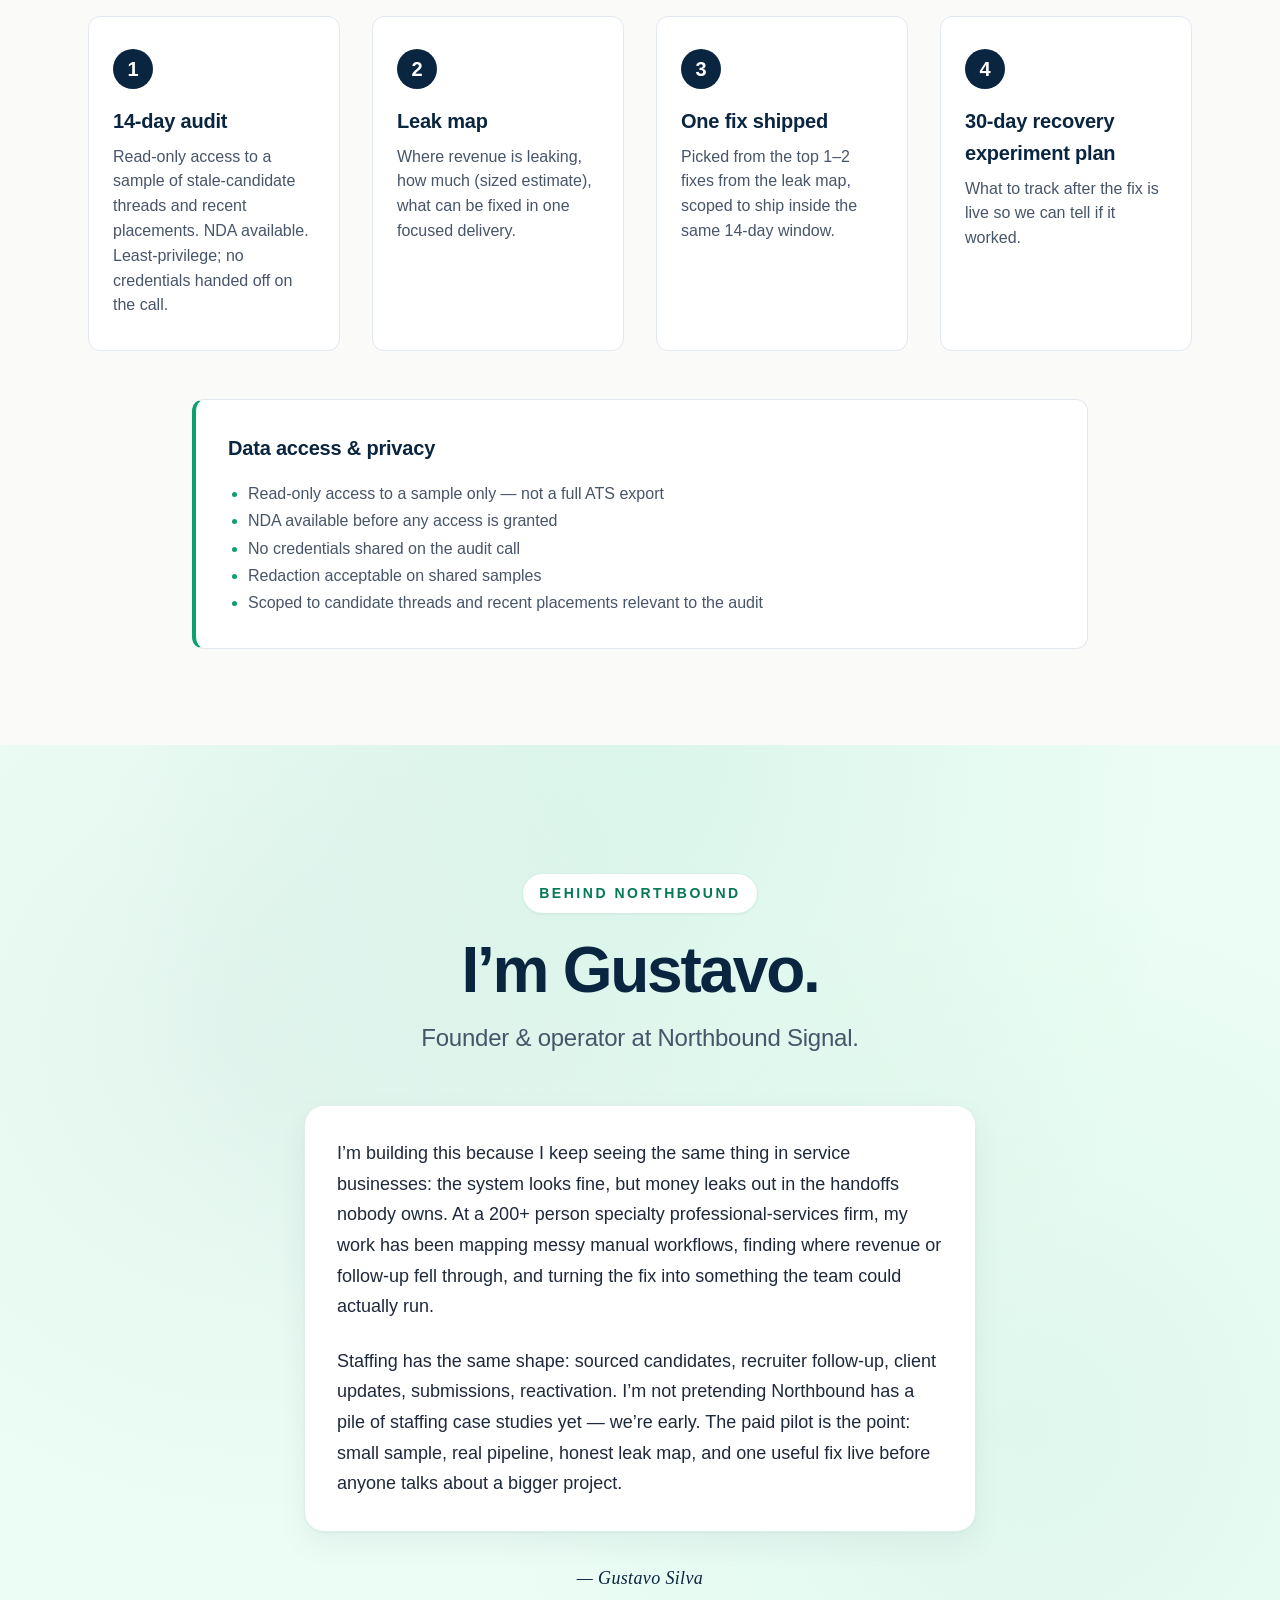
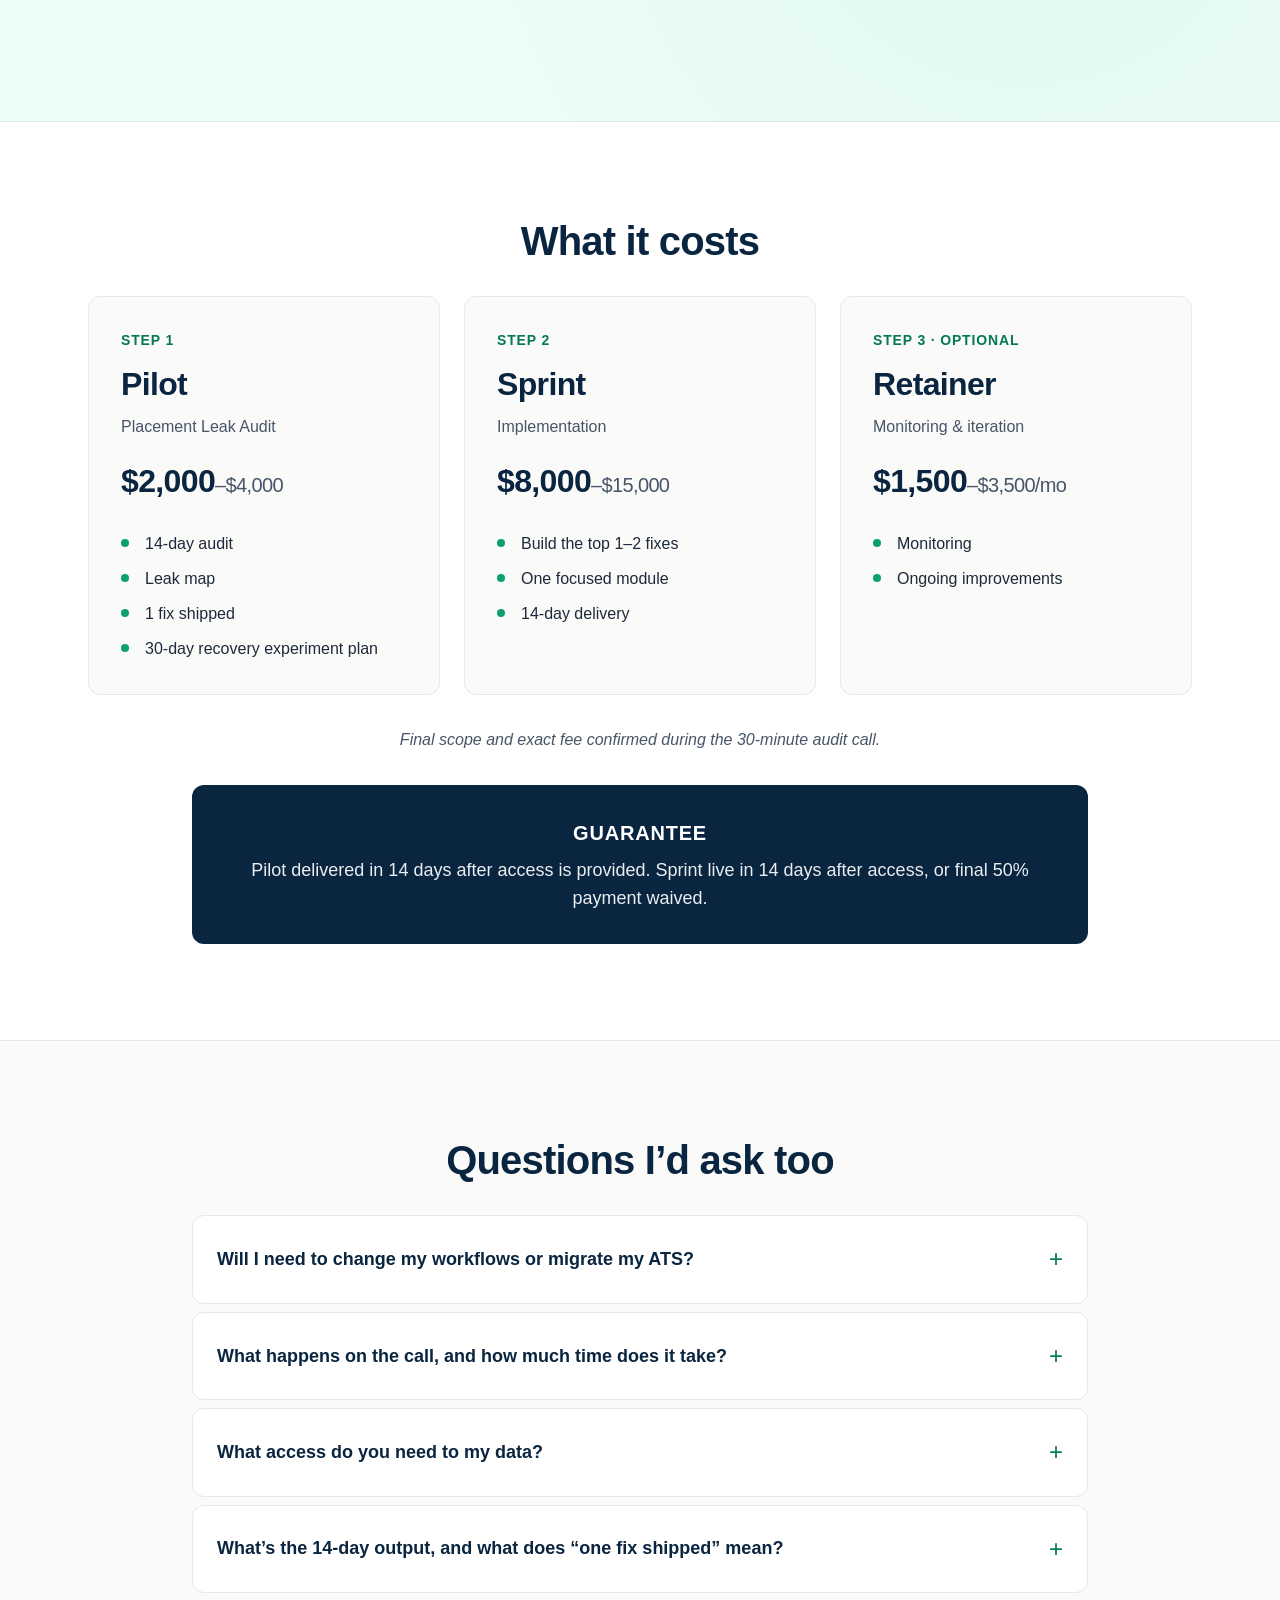
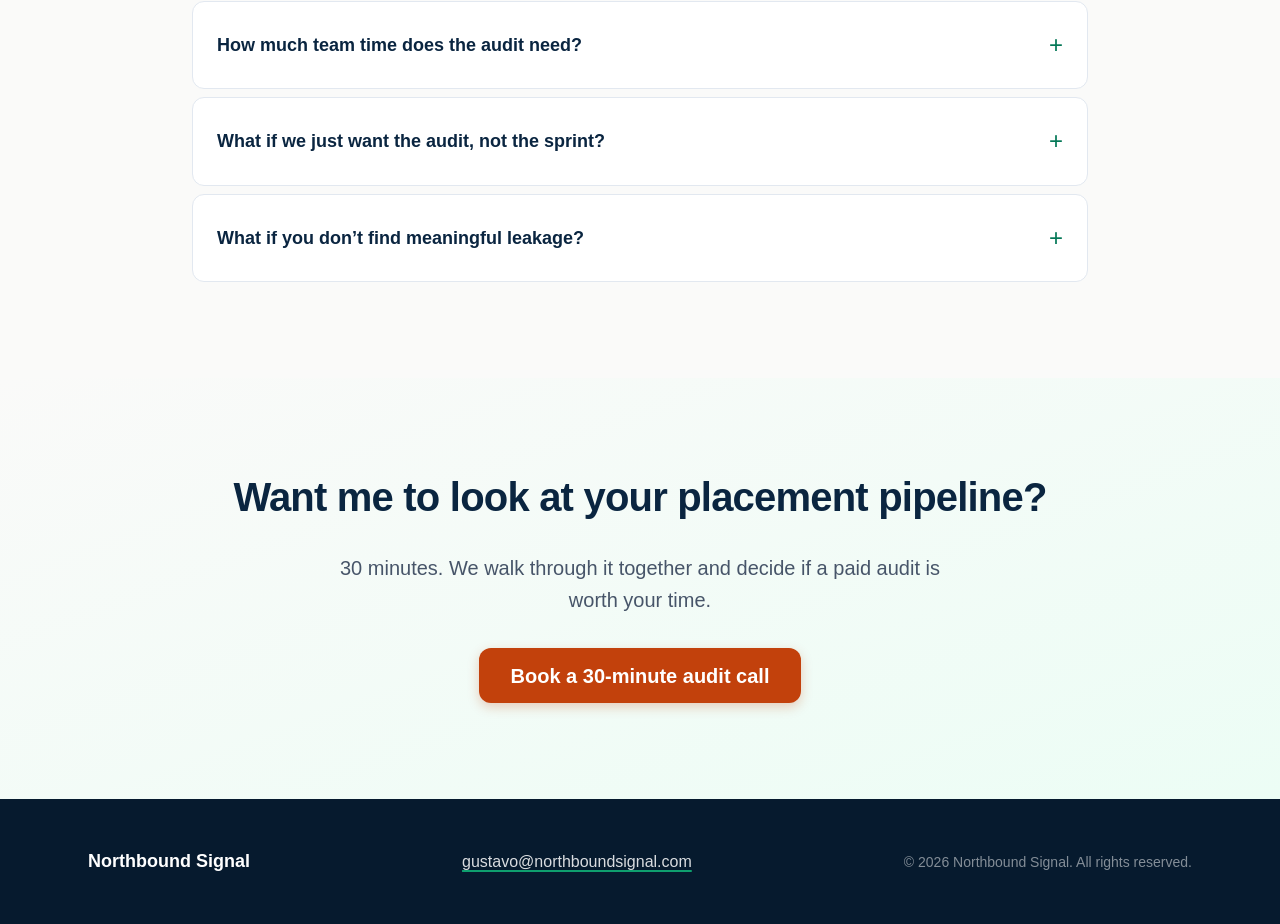
==== commit ddbb701b: "Redesign About section with myko.ai-inspired typography hierarchy Gustavo's feedback: previous treat" ====
--- a/index.html
+++ b/index.html
@@ -110,13 +110,15 @@
 </section>
 
 <section class="about" aria-labelledby="about-title">
-  <div class="container">
-    <h2 id="about-title" class="section-title">About me</h2>
+  <div class="container about-container">
+    <p class="about-eyebrow">Behind Northbound</p>
+    <h2 id="about-title" class="about-heading">I&rsquo;m Gustavo.</h2>
+    <p class="about-subhead">Founder &amp; operator at Northbound Signal.</p>
     <div class="about-body">
-      <p class="about-lead">Hi, I&rsquo;m Gustavo &mdash; I run Northbound Signal.</p>
       <p>I&rsquo;m building this because I keep seeing the same thing in service businesses: the system looks fine, but money leaks out in the handoffs nobody owns. At a 200+ person specialty professional-services firm, my work has been mapping messy manual workflows, finding where revenue or follow-up fell through, and turning the fix into something the team could actually run.</p>
       <p>Staffing has the same shape: sourced candidates, recruiter follow-up, client updates, submissions, reactivation. I&rsquo;m not pretending Northbound has a pile of staffing case studies yet &mdash; we&rsquo;re early. The paid pilot is the point: small sample, real pipeline, honest leak map, and one useful fix live before anyone talks about a bigger project.</p>
     </div>
+    <p class="about-sign">&mdash; Gustavo Silva</p>
   </div>
 </section>
 
--- a/styles.css
+++ b/styles.css
@@ -474,38 +474,97 @@
    ========================================================= */
 
 .about {
-  padding-block: var(--space-7);
-  background: var(--emerald-soft);
+  padding-block: var(--space-8);
+  background:
+    radial-gradient(ellipse at top, rgba(14, 159, 110, 0.08), transparent 60%),
+    var(--emerald-soft);
+  position: relative;
+  overflow: hidden;
+}
+
+.about::before {
+  content: "";
+  position: absolute;
+  inset: 0;
+  background-image:
+    radial-gradient(circle at 20% 30%, rgba(10, 37, 64, 0.04) 0, transparent 40%),
+    radial-gradient(circle at 80% 70%, rgba(14, 159, 110, 0.06) 0, transparent 45%);
+  pointer-events: none;
+}
+
+.about-container {
+  position: relative;
+  text-align: center;
+  max-width: 60rem;
+}
+
+.about-eyebrow {
+  display: inline-block;
+  font-family: var(--font-display);
+  font-size: var(--text-xs);
+  font-weight: 600;
+  letter-spacing: 0.18em;
+  text-transform: uppercase;
+  color: var(--emerald-text);
+  background: var(--white);
+  padding: 0.5rem 1rem;
+  border-radius: 999px;
+  border: 1px solid rgba(14, 159, 110, 0.18);
+  box-shadow: 0 1px 2px rgba(10, 37, 64, 0.04);
+  margin: 0 0 var(--space-3);
+}
+
+.about-heading {
+  font-family: var(--font-display);
+  font-size: clamp(var(--text-3xl), 6vw, var(--text-5xl));
+  font-weight: 800;
+  letter-spacing: -0.035em;
+  line-height: 1.02;
+  color: var(--navy);
+  margin: 0 0 var(--space-2);
+  text-align: center;
+}
+
+.about-subhead {
+  font-family: var(--font-display);
+  font-size: clamp(var(--text-lg), 2vw, var(--text-xl));
+  font-weight: 500;
+  color: var(--text-muted);
+  letter-spacing: -0.01em;
+  margin: 0 0 var(--space-5);
 }
 
 .about-body {
-  max-width: 44rem;
+  max-width: 42rem;
   margin: 0 auto;
-  text-align: center;
-}
-
-.about-lead {
-  font-family: var(--font-display);
-  font-size: clamp(var(--text-xl), 2.4vw, var(--text-2xl));
-  font-weight: 600;
-  color: var(--navy);
-  margin: 0 0 var(--space-3);
-  letter-spacing: -0.01em;
-}
-
-.about-body p:not(.about-lead) {
   text-align: left;
+  background: var(--white);
+  padding: var(--space-4);
+  border-radius: var(--radius-lg);
+  border: 1px solid rgba(14, 159, 110, 0.15);
+  box-shadow:
+    0 1px 2px rgba(10, 37, 64, 0.04),
+    0 12px 32px rgba(10, 37, 64, 0.06);
 }
 
 .about-body p {
   font-size: var(--text-base);
   line-height: 1.7;
   color: var(--text);
-  margin: 0 0 var(--space-2);
+  margin: 0 0 var(--space-3);
 }
 
 .about-body p:last-child {
   margin-bottom: 0;
+}
+
+.about-sign {
+  margin: var(--space-4) 0 0;
+  font-family: Georgia, "Times New Roman", serif;
+  font-style: italic;
+  font-size: var(--text-base);
+  color: var(--navy);
+  letter-spacing: 0.02em;
 }
 
 /* Anchor sentence after the 3 problem cards */
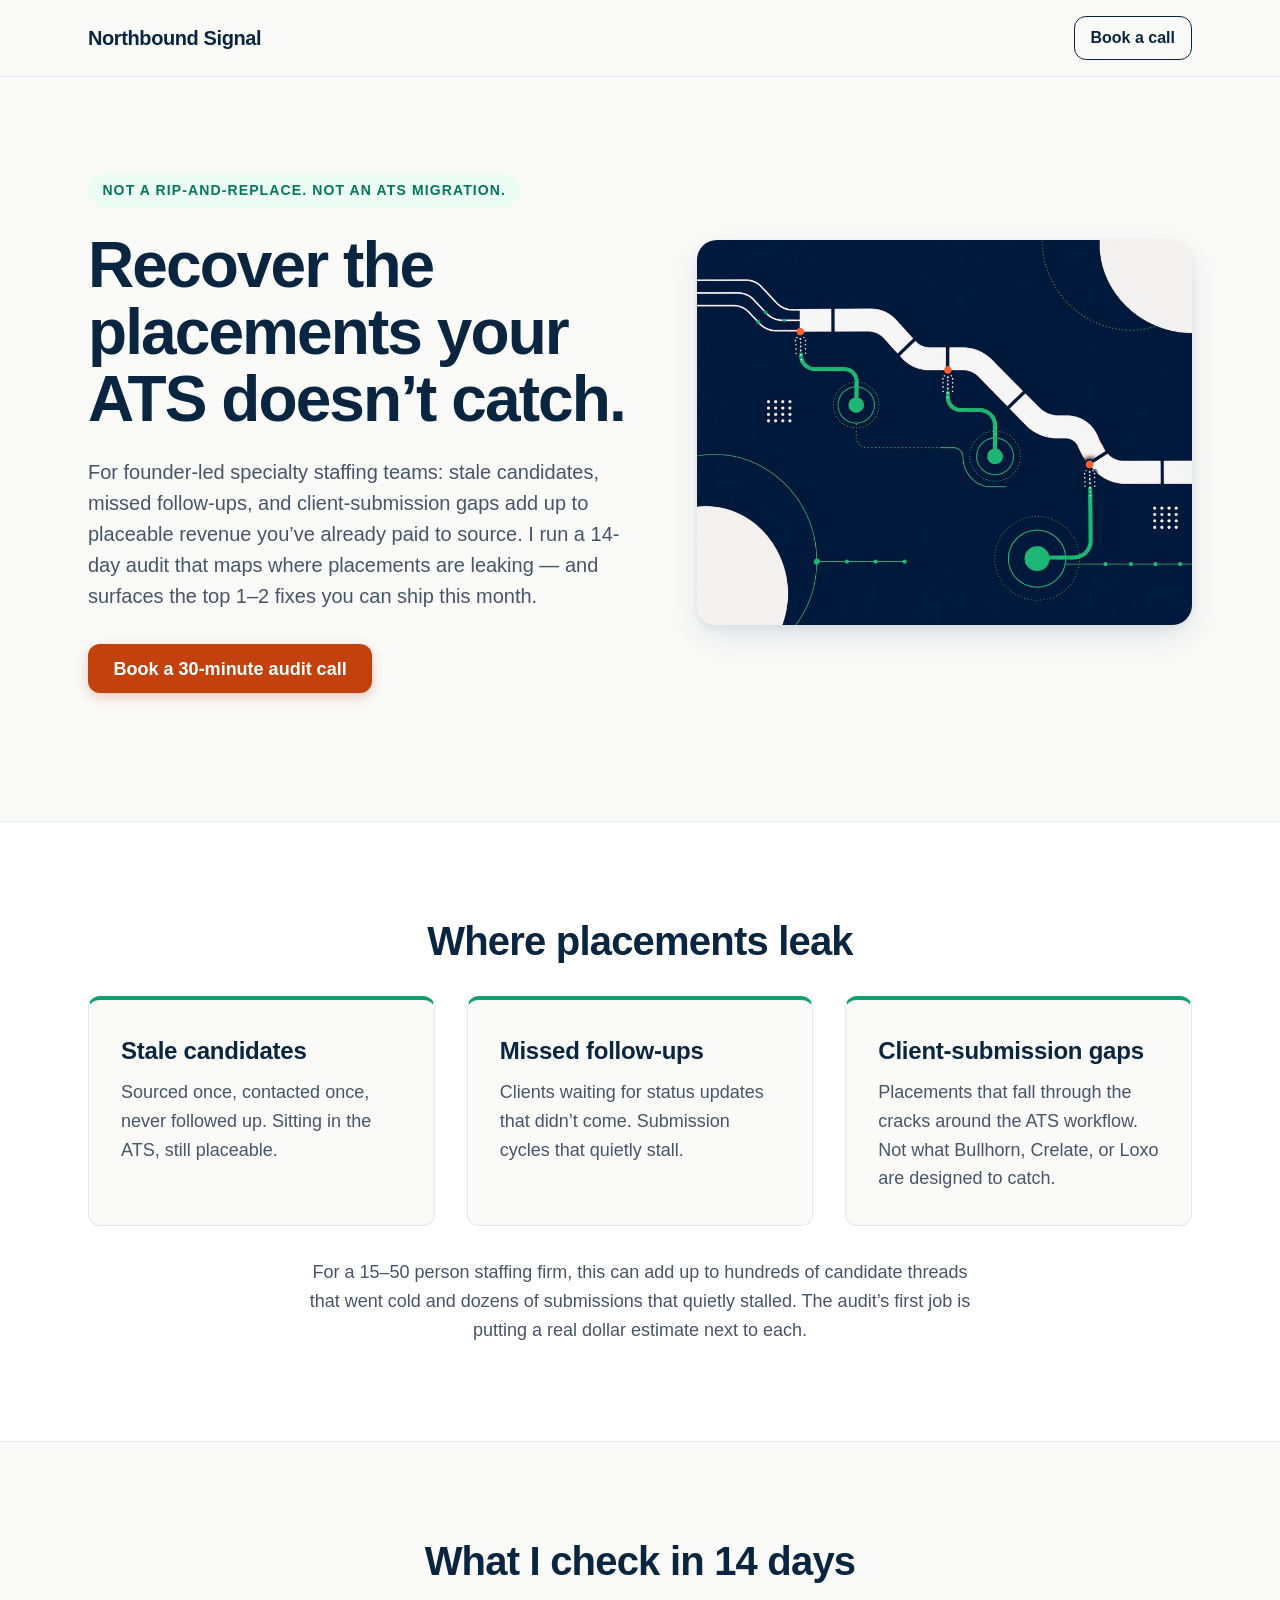
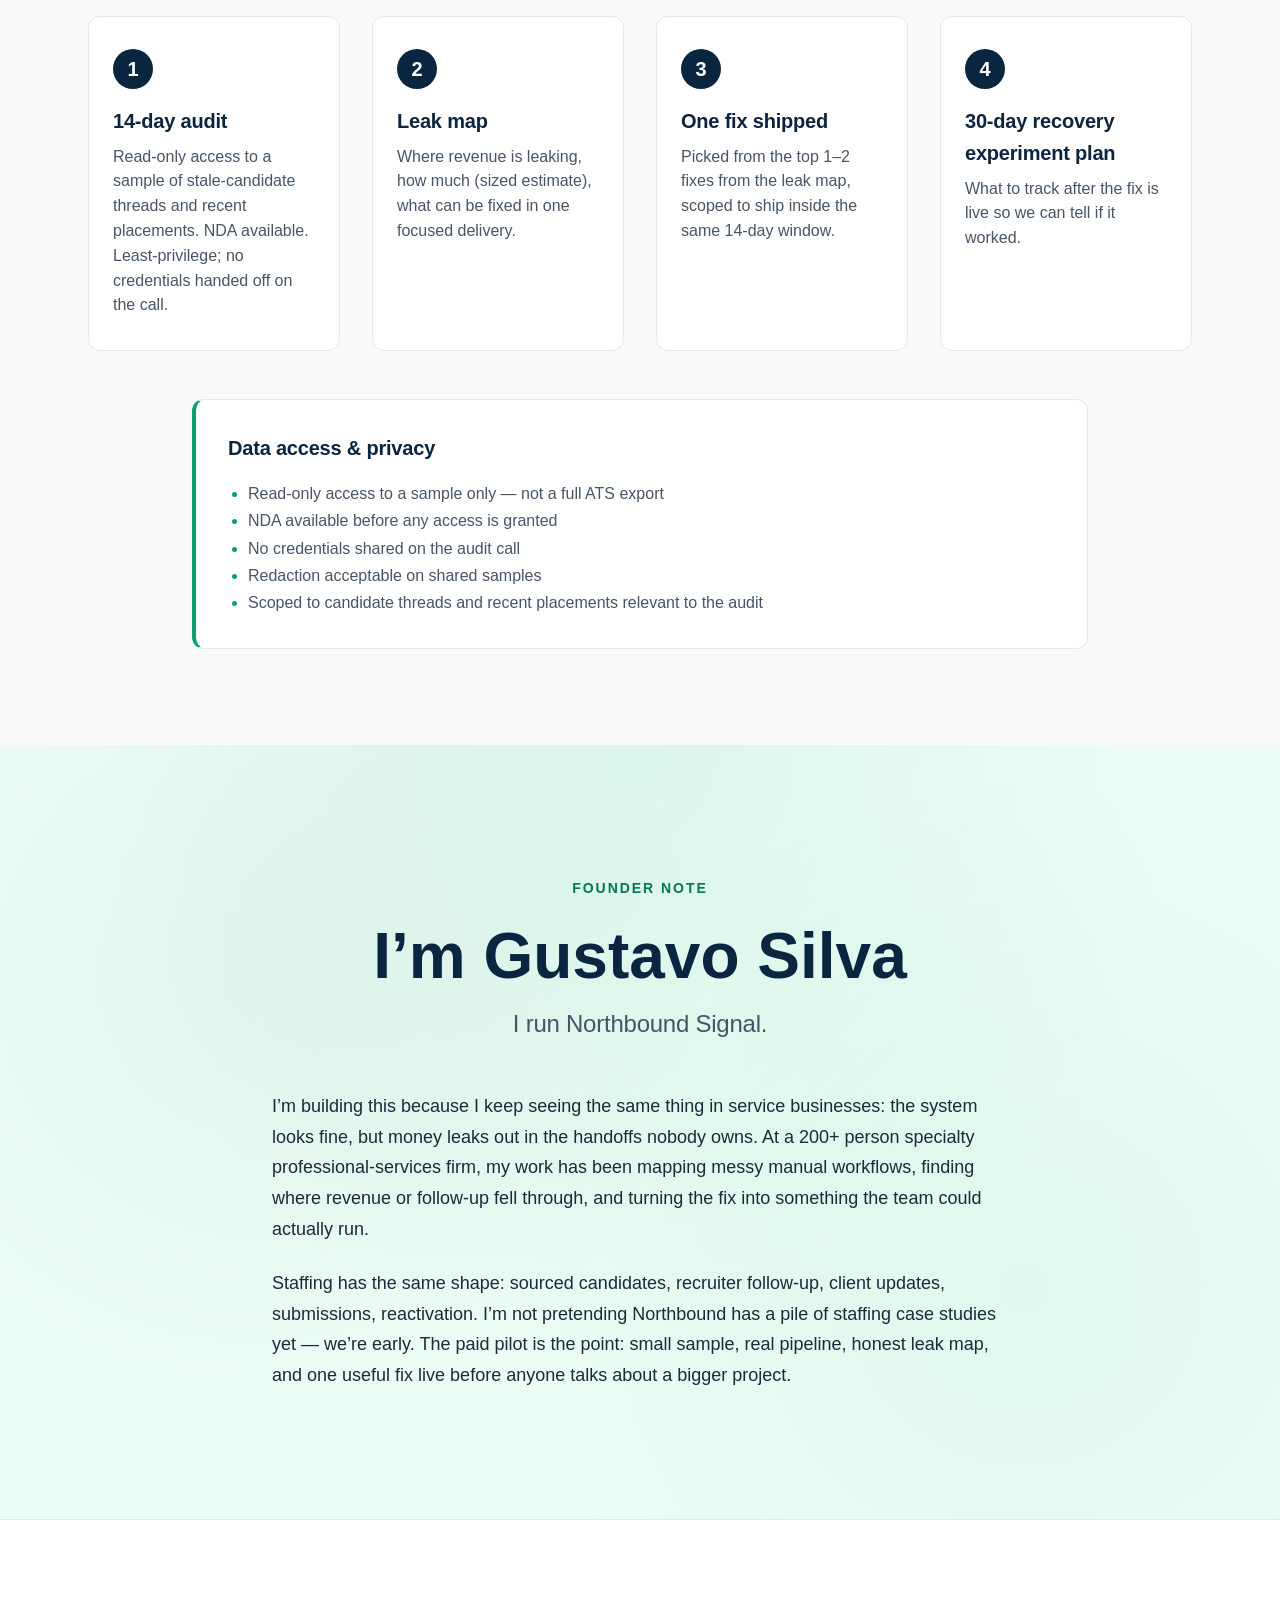
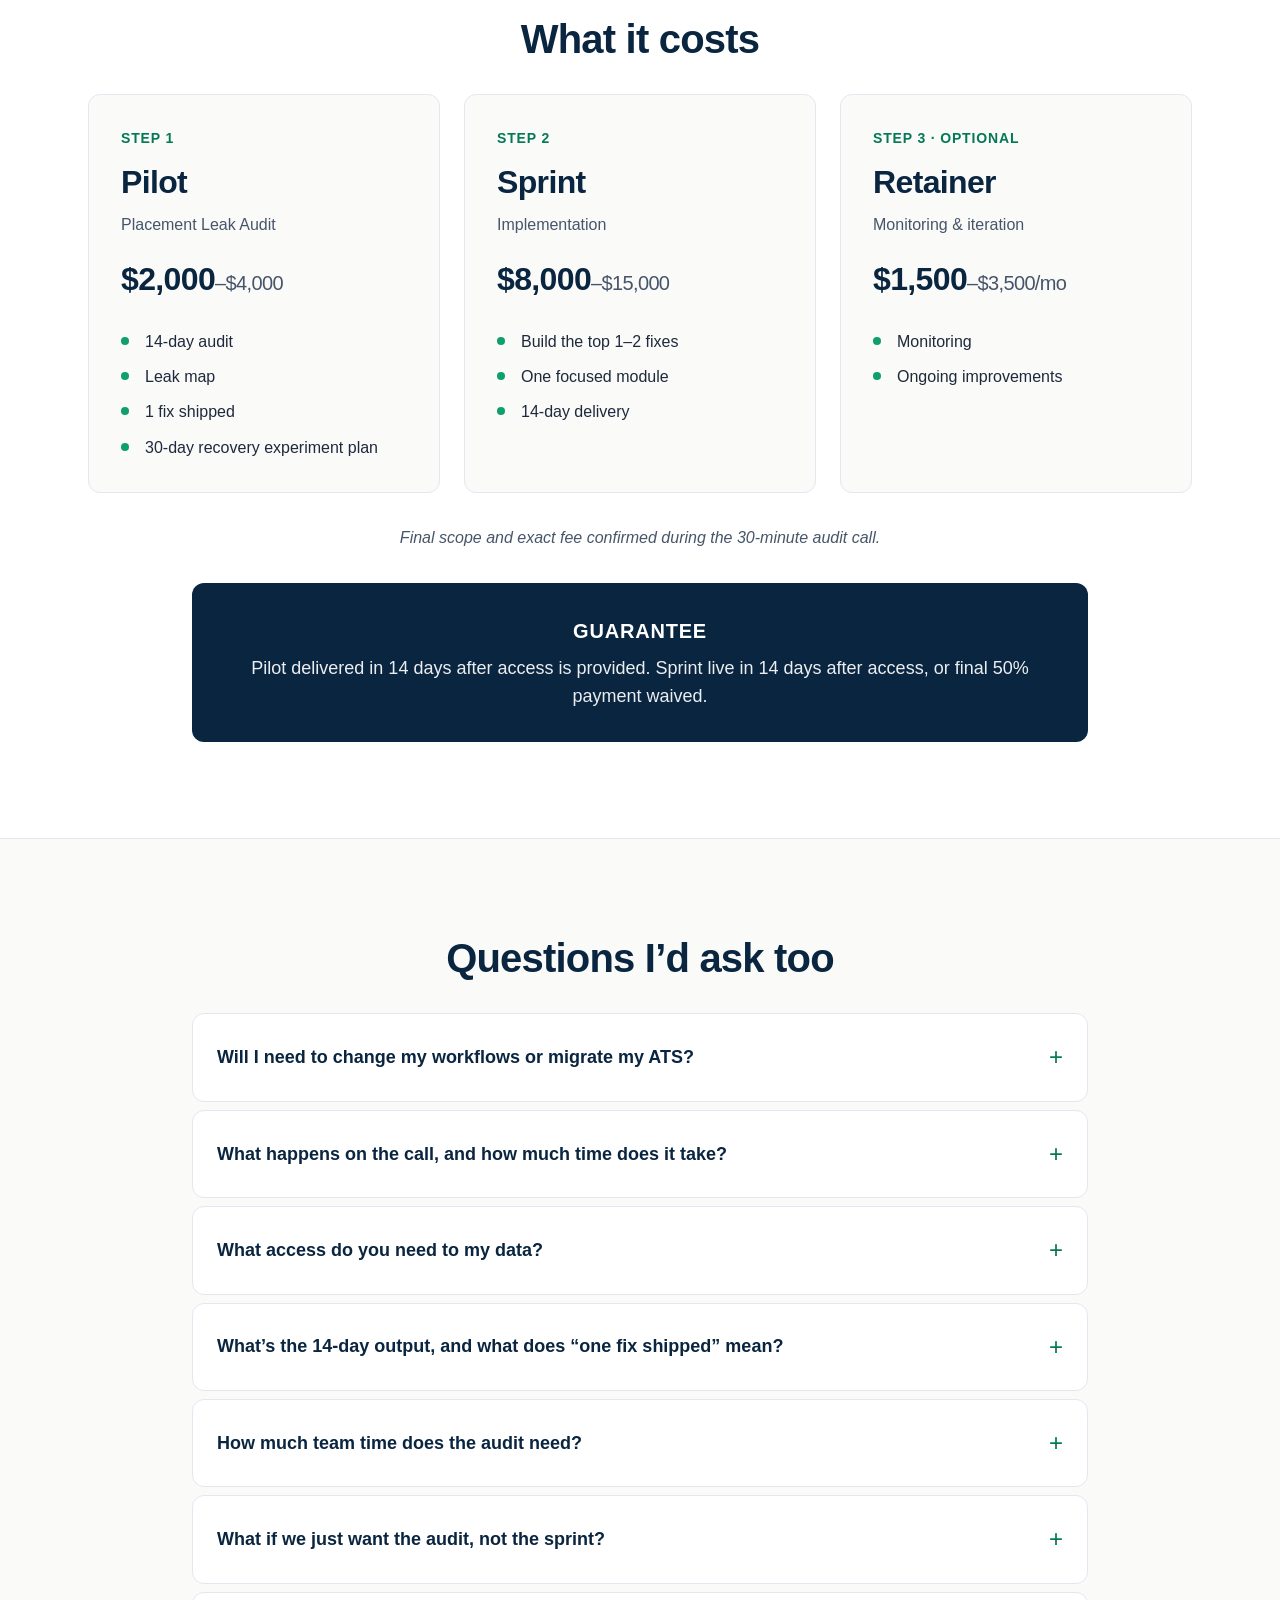
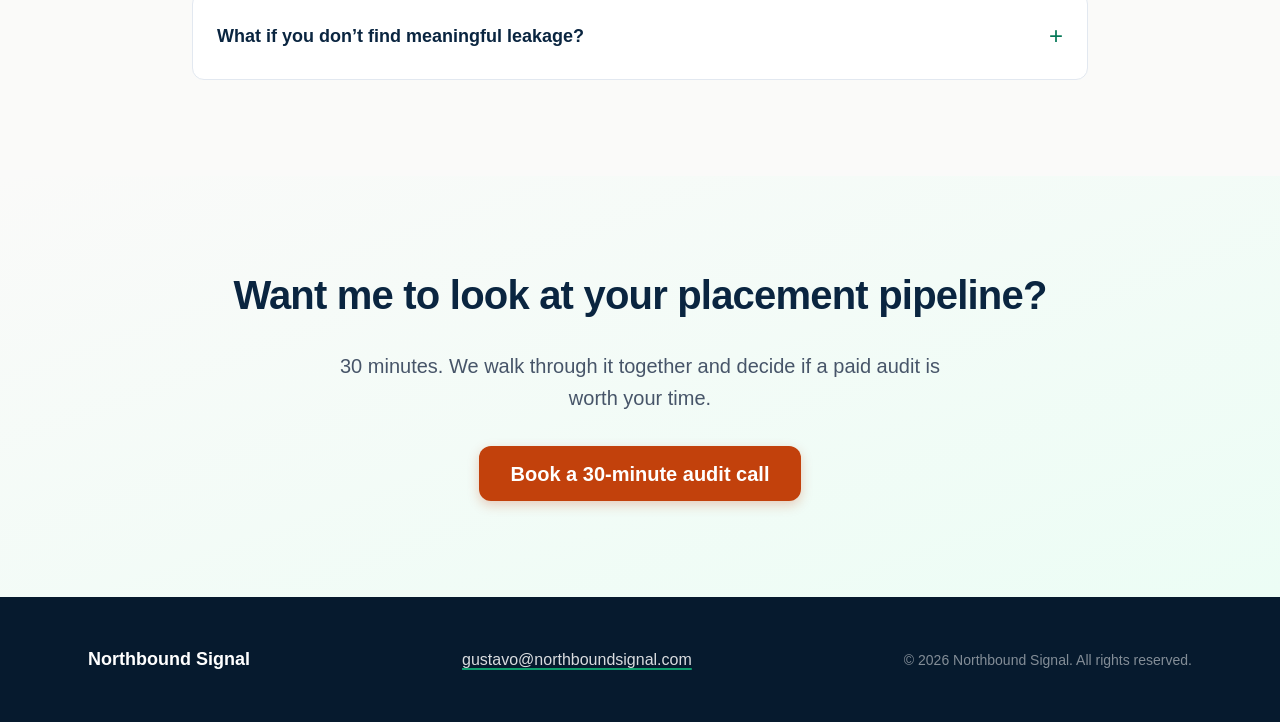
==== commit 671e02fa: "Strip About-section decoration per Codex pass 12 Codex pushed back on the prior About redesign (ddbb" ====
--- a/index.html
+++ b/index.html
@@ -111,14 +111,13 @@
 
 <section class="about" aria-labelledby="about-title">
   <div class="container about-container">
-    <p class="about-eyebrow">Behind Northbound</p>
-    <h2 id="about-title" class="about-heading">I&rsquo;m Gustavo.</h2>
-    <p class="about-subhead">Founder &amp; operator at Northbound Signal.</p>
+    <p class="about-eyebrow">Founder note</p>
+    <h2 id="about-title" class="about-heading">I&rsquo;m Gustavo Silva</h2>
+    <p class="about-subhead">I run Northbound Signal.</p>
     <div class="about-body">
       <p>I&rsquo;m building this because I keep seeing the same thing in service businesses: the system looks fine, but money leaks out in the handoffs nobody owns. At a 200+ person specialty professional-services firm, my work has been mapping messy manual workflows, finding where revenue or follow-up fell through, and turning the fix into something the team could actually run.</p>
       <p>Staffing has the same shape: sourced candidates, recruiter follow-up, client updates, submissions, reactivation. I&rsquo;m not pretending Northbound has a pile of staffing case studies yet &mdash; we&rsquo;re early. The paid pilot is the point: small sample, real pipeline, honest leak map, and one useful fix live before anyone talks about a bigger project.</p>
     </div>
-    <p class="about-sign">&mdash; Gustavo Silva</p>
   </div>
 </section>
 
--- a/styles.css
+++ b/styles.css
@@ -502,15 +502,10 @@
   display: inline-block;
   font-family: var(--font-display);
   font-size: var(--text-xs);
-  font-weight: 600;
-  letter-spacing: 0.18em;
+  font-weight: 700;
+  letter-spacing: 0.14em;
   text-transform: uppercase;
   color: var(--emerald-text);
-  background: var(--white);
-  padding: 0.5rem 1rem;
-  border-radius: 999px;
-  border: 1px solid rgba(14, 159, 110, 0.18);
-  box-shadow: 0 1px 2px rgba(10, 37, 64, 0.04);
   margin: 0 0 var(--space-3);
 }
 
@@ -518,7 +513,7 @@
   font-family: var(--font-display);
   font-size: clamp(var(--text-3xl), 6vw, var(--text-5xl));
   font-weight: 800;
-  letter-spacing: -0.035em;
+  letter-spacing: 0;
   line-height: 1.02;
   color: var(--navy);
   margin: 0 0 var(--space-2);
@@ -535,16 +530,9 @@
 }
 
 .about-body {
-  max-width: 42rem;
+  max-width: 46rem;
   margin: 0 auto;
   text-align: left;
-  background: var(--white);
-  padding: var(--space-4);
-  border-radius: var(--radius-lg);
-  border: 1px solid rgba(14, 159, 110, 0.15);
-  box-shadow:
-    0 1px 2px rgba(10, 37, 64, 0.04),
-    0 12px 32px rgba(10, 37, 64, 0.06);
 }
 
 .about-body p {
@@ -558,14 +546,6 @@
   margin-bottom: 0;
 }
 
-.about-sign {
-  margin: var(--space-4) 0 0;
-  font-family: Georgia, "Times New Roman", serif;
-  font-style: italic;
-  font-size: var(--text-base);
-  color: var(--navy);
-  letter-spacing: 0.02em;
-}
 
 /* Anchor sentence after the 3 problem cards */
 .problem-anchor {
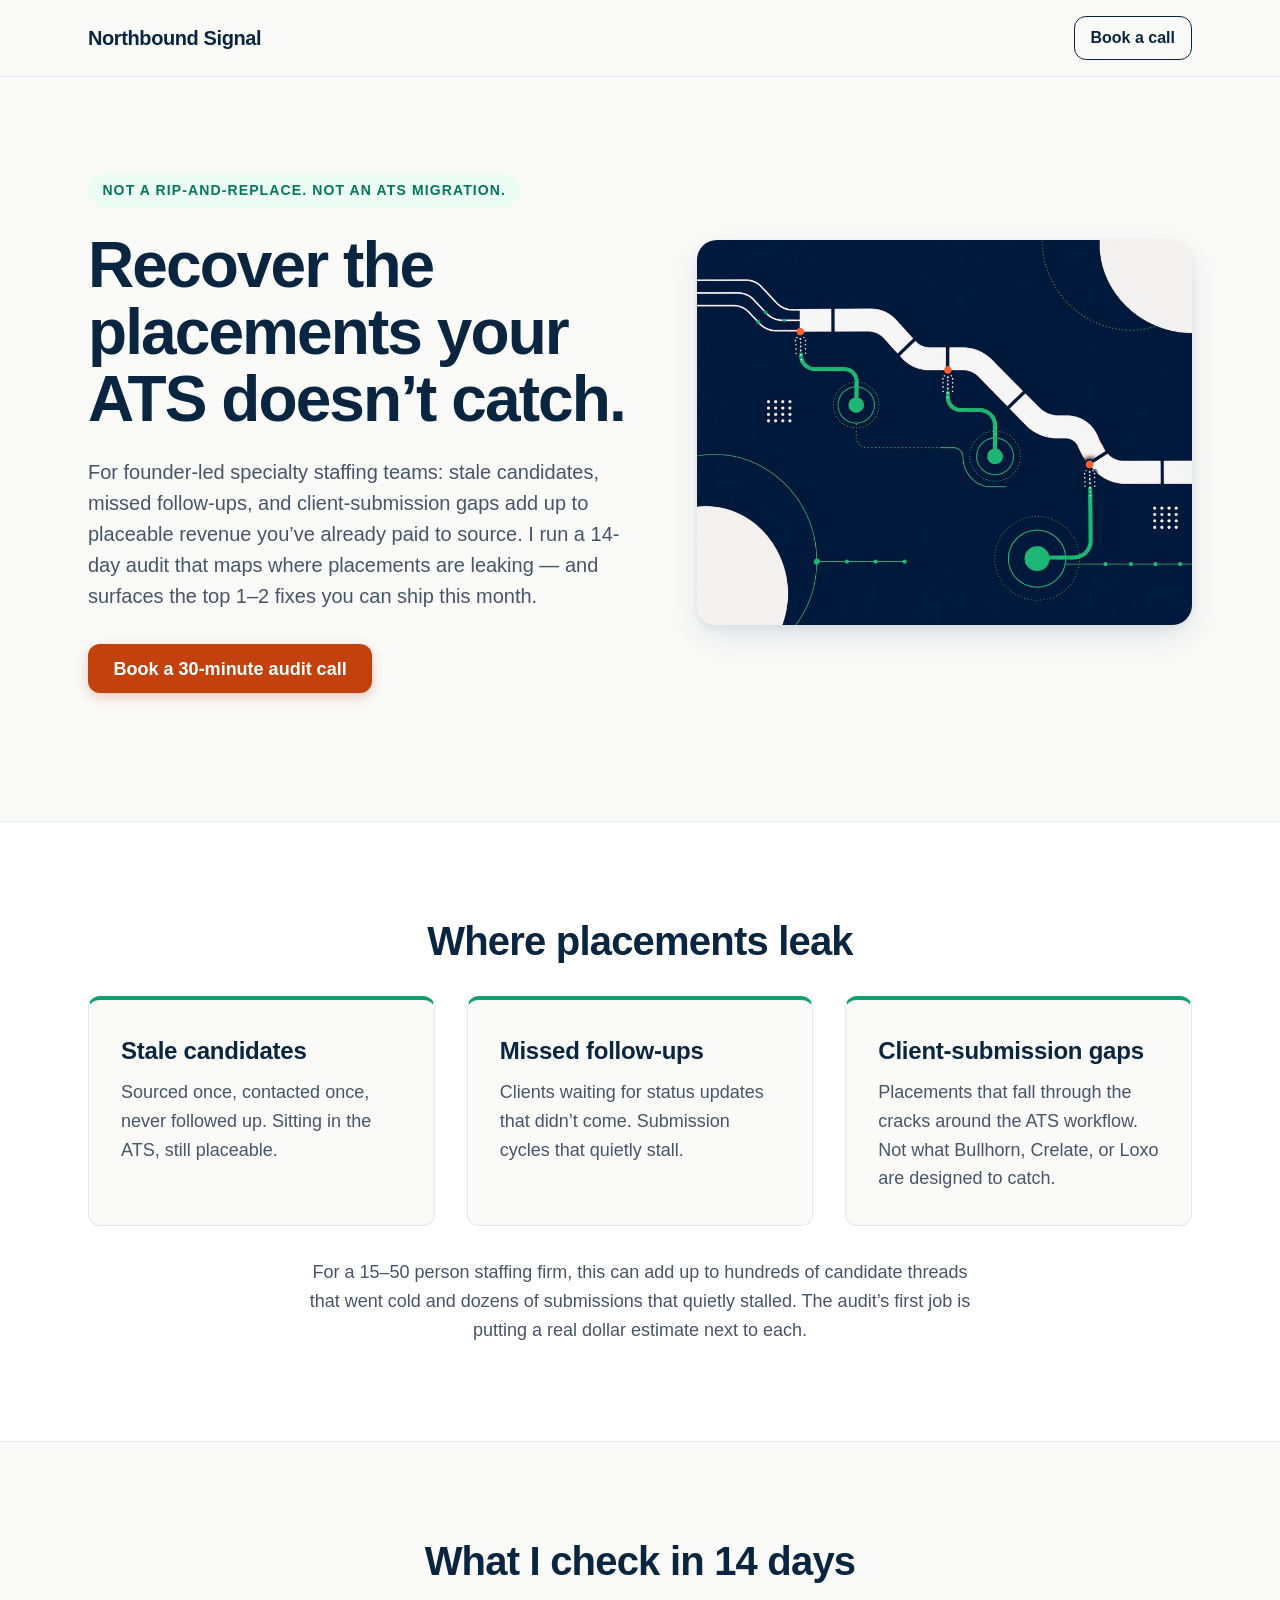
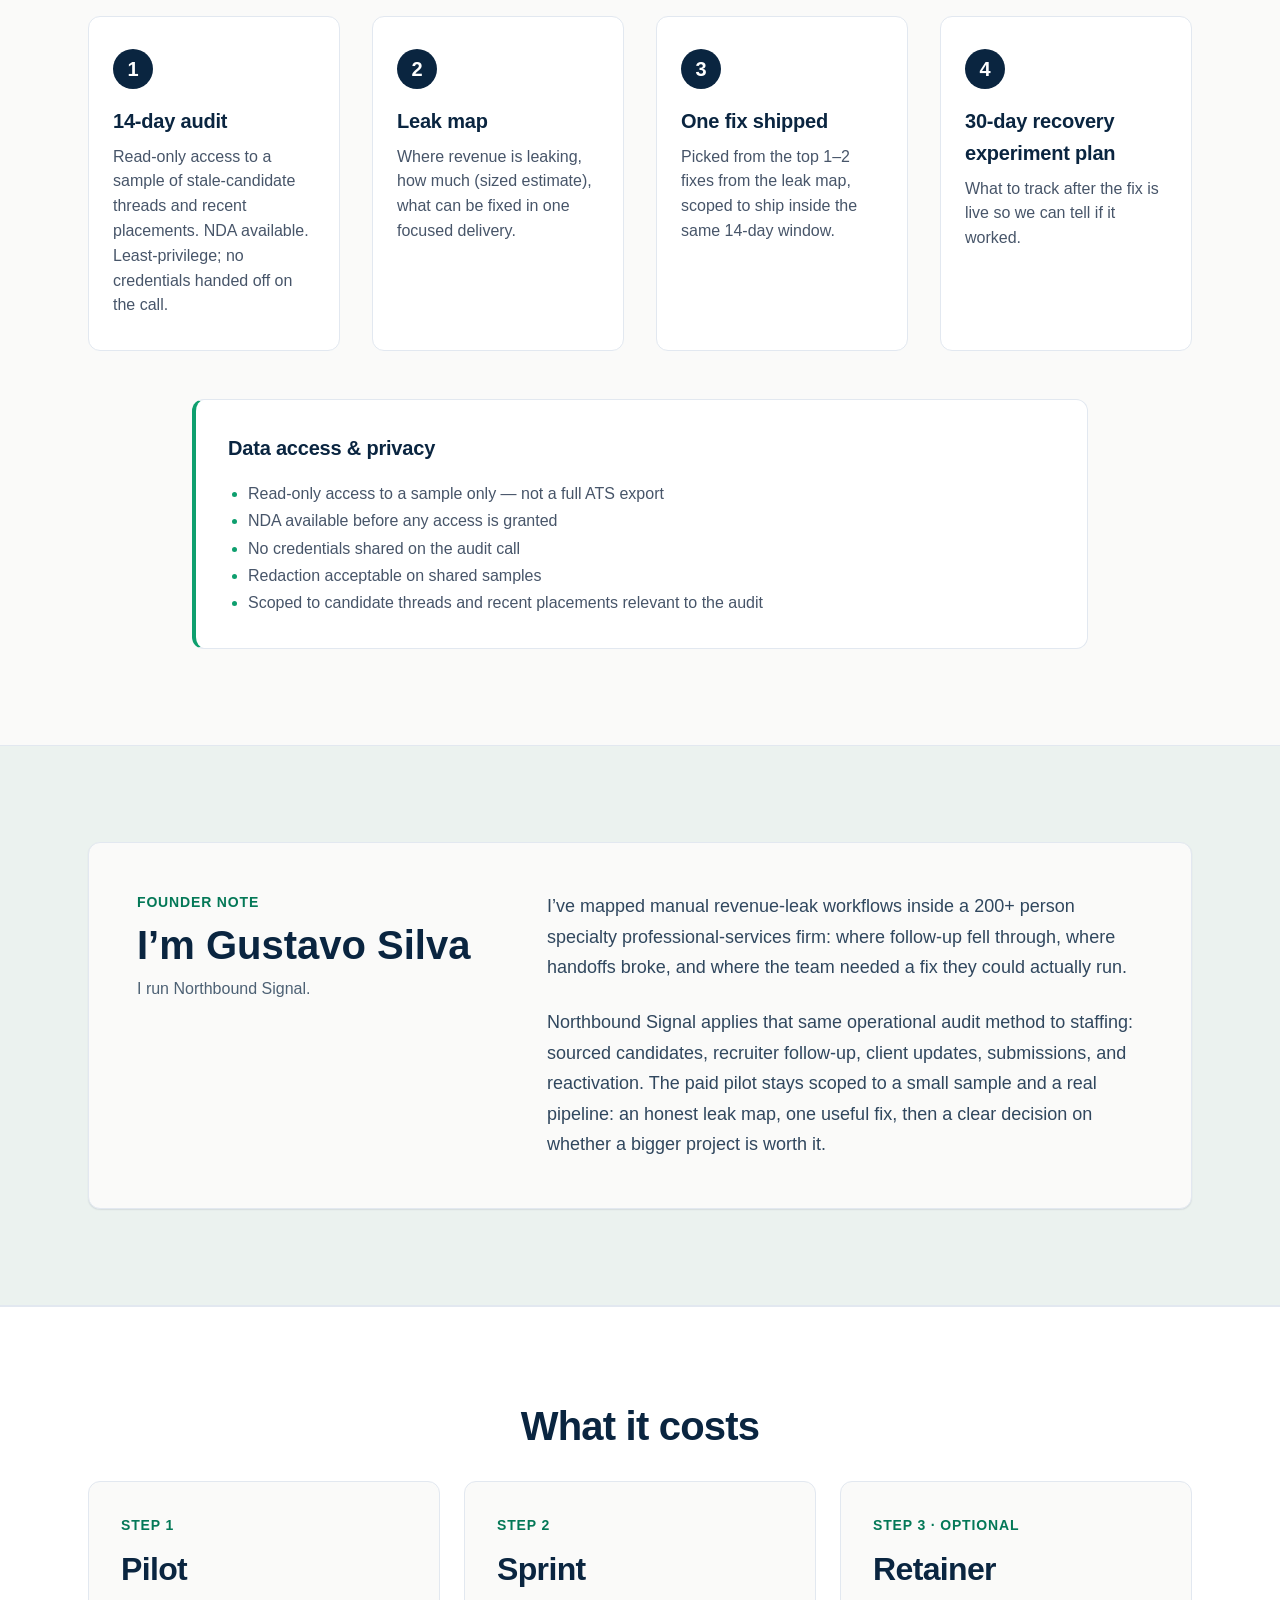
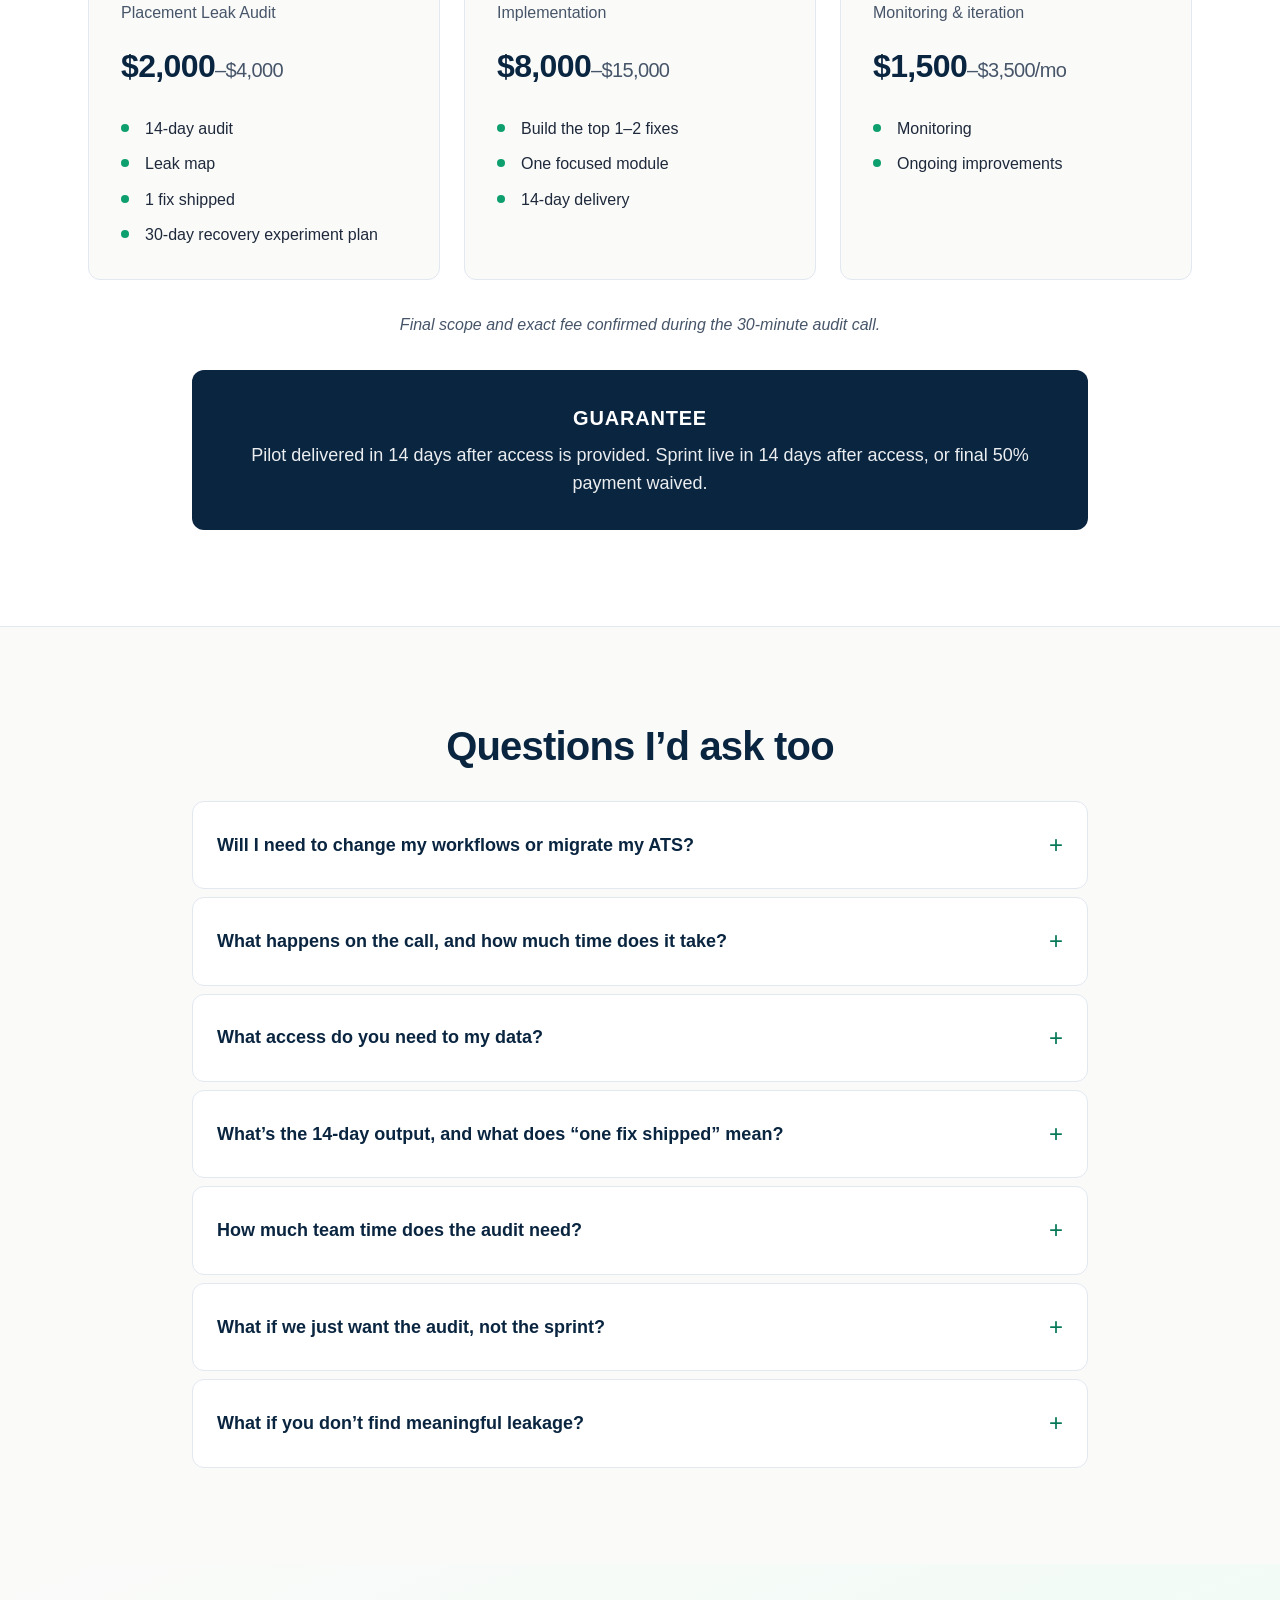
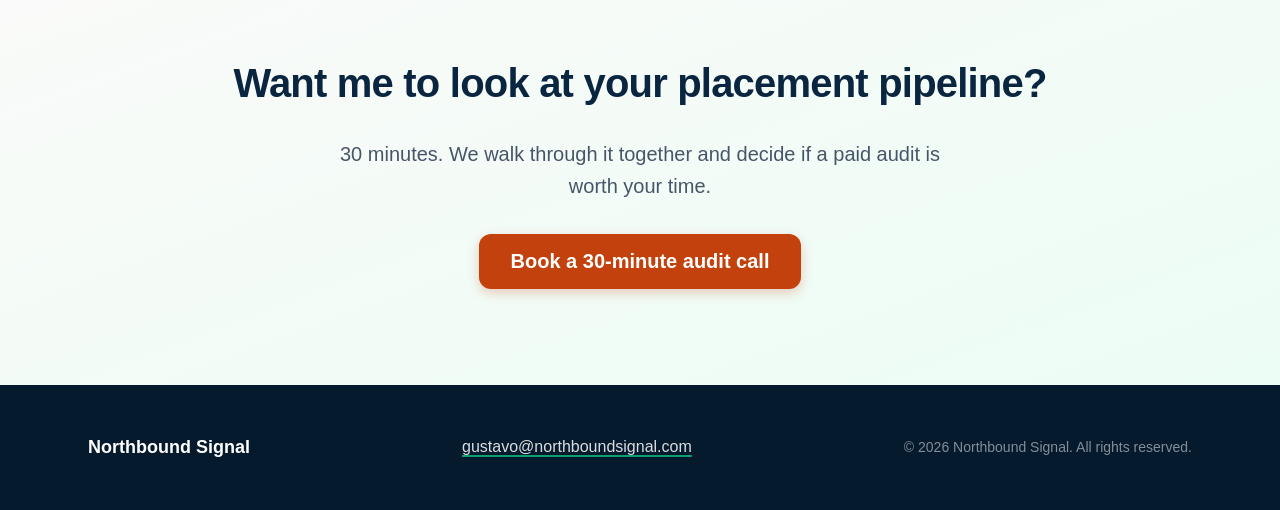
==== commit 8ae2a3a6: "Redesign founder note as featured card to match pricing visual Wraps the section in a two-column .ab" ====
--- a/index.html
+++ b/index.html
@@ -110,14 +110,18 @@
 </section>
 
 <section class="about" aria-labelledby="about-title">
-  <div class="container about-container">
-    <p class="about-eyebrow">Founder note</p>
-    <h2 id="about-title" class="about-heading">I&rsquo;m Gustavo Silva</h2>
-    <p class="about-subhead">I run Northbound Signal.</p>
-    <div class="about-body">
-      <p>I&rsquo;m building this because I keep seeing the same thing in service businesses: the system looks fine, but money leaks out in the handoffs nobody owns. At a 200+ person specialty professional-services firm, my work has been mapping messy manual workflows, finding where revenue or follow-up fell through, and turning the fix into something the team could actually run.</p>
-      <p>Staffing has the same shape: sourced candidates, recruiter follow-up, client updates, submissions, reactivation. I&rsquo;m not pretending Northbound has a pile of staffing case studies yet &mdash; we&rsquo;re early. The paid pilot is the point: small sample, real pipeline, honest leak map, and one useful fix live before anyone talks about a bigger project.</p>
-    </div>
+  <div class="container">
+    <article class="about-card">
+      <div class="about-meta">
+        <p class="about-eyebrow">Founder note</p>
+        <h2 id="about-title" class="about-heading">I&rsquo;m Gustavo Silva</h2>
+        <p class="about-subhead">I run Northbound Signal.</p>
+      </div>
+      <div class="about-body">
+        <p>I&rsquo;ve mapped manual revenue-leak workflows inside a 200+ person specialty professional-services firm: where follow-up fell through, where handoffs broke, and where the team needed a fix they could actually run.</p>
+        <p>Northbound Signal applies that same operational audit method to staffing: sourced candidates, recruiter follow-up, client updates, submissions, and reactivation. The paid pilot stays scoped to a small sample and a real pipeline: an honest leak map, one useful fix, then a clear decision on whether a bigger project is worth it.</p>
+      </div>
+    </article>
   </div>
 </section>
 
--- a/styles.css
+++ b/styles.css
@@ -470,80 +470,91 @@
 }
 
 /* =========================================================
-   About (replaces former Proof block — first-person founder note)
+   About (featured founder note)
    ========================================================= */
 
 .about {
-  padding-block: var(--space-8);
-  background:
-    radial-gradient(ellipse at top, rgba(14, 159, 110, 0.08), transparent 60%),
-    var(--emerald-soft);
-  position: relative;
-  overflow: hidden;
-}
-
-.about::before {
-  content: "";
-  position: absolute;
-  inset: 0;
-  background-image:
-    radial-gradient(circle at 20% 30%, rgba(10, 37, 64, 0.04) 0, transparent 40%),
-    radial-gradient(circle at 80% 70%, rgba(14, 159, 110, 0.06) 0, transparent 45%);
-  pointer-events: none;
-}
-
-.about-container {
-  position: relative;
-  text-align: center;
-  max-width: 60rem;
+  padding-block: var(--space-7);
+  background: color-mix(in srgb, var(--bg) 94%, var(--emerald-text) 6%);
+  border-block: 1px solid var(--border);
+}
+
+.about-card {
+  display: grid;
+  gap: var(--space-4);
+  background: var(--bg);
+  border: 1px solid var(--border);
+  border-radius: var(--radius);
+  padding: var(--space-4);
+  box-shadow:
+    0 1px 2px color-mix(in srgb, var(--navy) 6%, transparent),
+    0 1px 1px color-mix(in srgb, var(--navy) 4%, transparent);
+}
+
+.about-meta {
+  min-width: 0;
 }
 
 .about-eyebrow {
-  display: inline-block;
   font-family: var(--font-display);
   font-size: var(--text-xs);
-  font-weight: 700;
-  letter-spacing: 0.14em;
+  font-weight: 600;
+  letter-spacing: 0.06em;
   text-transform: uppercase;
   color: var(--emerald-text);
-  margin: 0 0 var(--space-3);
+  margin: 0 0 var(--space-1);
 }
 
 .about-heading {
   font-family: var(--font-display);
-  font-size: clamp(var(--text-3xl), 6vw, var(--text-5xl));
-  font-weight: 800;
-  letter-spacing: 0;
-  line-height: 1.02;
-  color: var(--navy);
-  margin: 0 0 var(--space-2);
-  text-align: center;
+  font-size: clamp(var(--text-2xl), 4vw, var(--text-3xl));
+  font-weight: 700;
+  line-height: 1.15;
+  color: var(--navy);
+  margin: 0 0 var(--space-1);
 }
 
 .about-subhead {
   font-family: var(--font-display);
-  font-size: clamp(var(--text-lg), 2vw, var(--text-xl));
-  font-weight: 500;
-  color: var(--text-muted);
-  letter-spacing: -0.01em;
-  margin: 0 0 var(--space-5);
+  font-size: var(--text-sm);
+  color: color-mix(in srgb, var(--navy) 72%, var(--bg) 28%);
+  margin: 0;
 }
 
 .about-body {
-  max-width: 46rem;
-  margin: 0 auto;
-  text-align: left;
+  display: grid;
+  gap: var(--space-3);
+  min-width: 0;
 }
 
 .about-body p {
   font-size: var(--text-base);
   line-height: 1.7;
-  color: var(--text);
-  margin: 0 0 var(--space-3);
-}
-
-.about-body p:last-child {
-  margin-bottom: 0;
+  color: color-mix(in srgb, var(--navy) 84%, var(--bg) 16%);
+  margin: 0;
+}
+
+@media (min-width: 800px) {
+  .about-card {
+    grid-template-columns: minmax(0, 0.85fr) minmax(0, 1.4fr);
+    align-items: start;
+    gap: var(--space-5);
+    padding: var(--space-5);
+  }
+}
+
+@media (max-width: 719px) {
+  .about {
+    padding-block: var(--space-6);
+  }
+
+  .about-card {
+    padding: var(--space-3);
+  }
+
+  .about-heading {
+    font-size: var(--text-2xl);
+  }
 }
 
 
